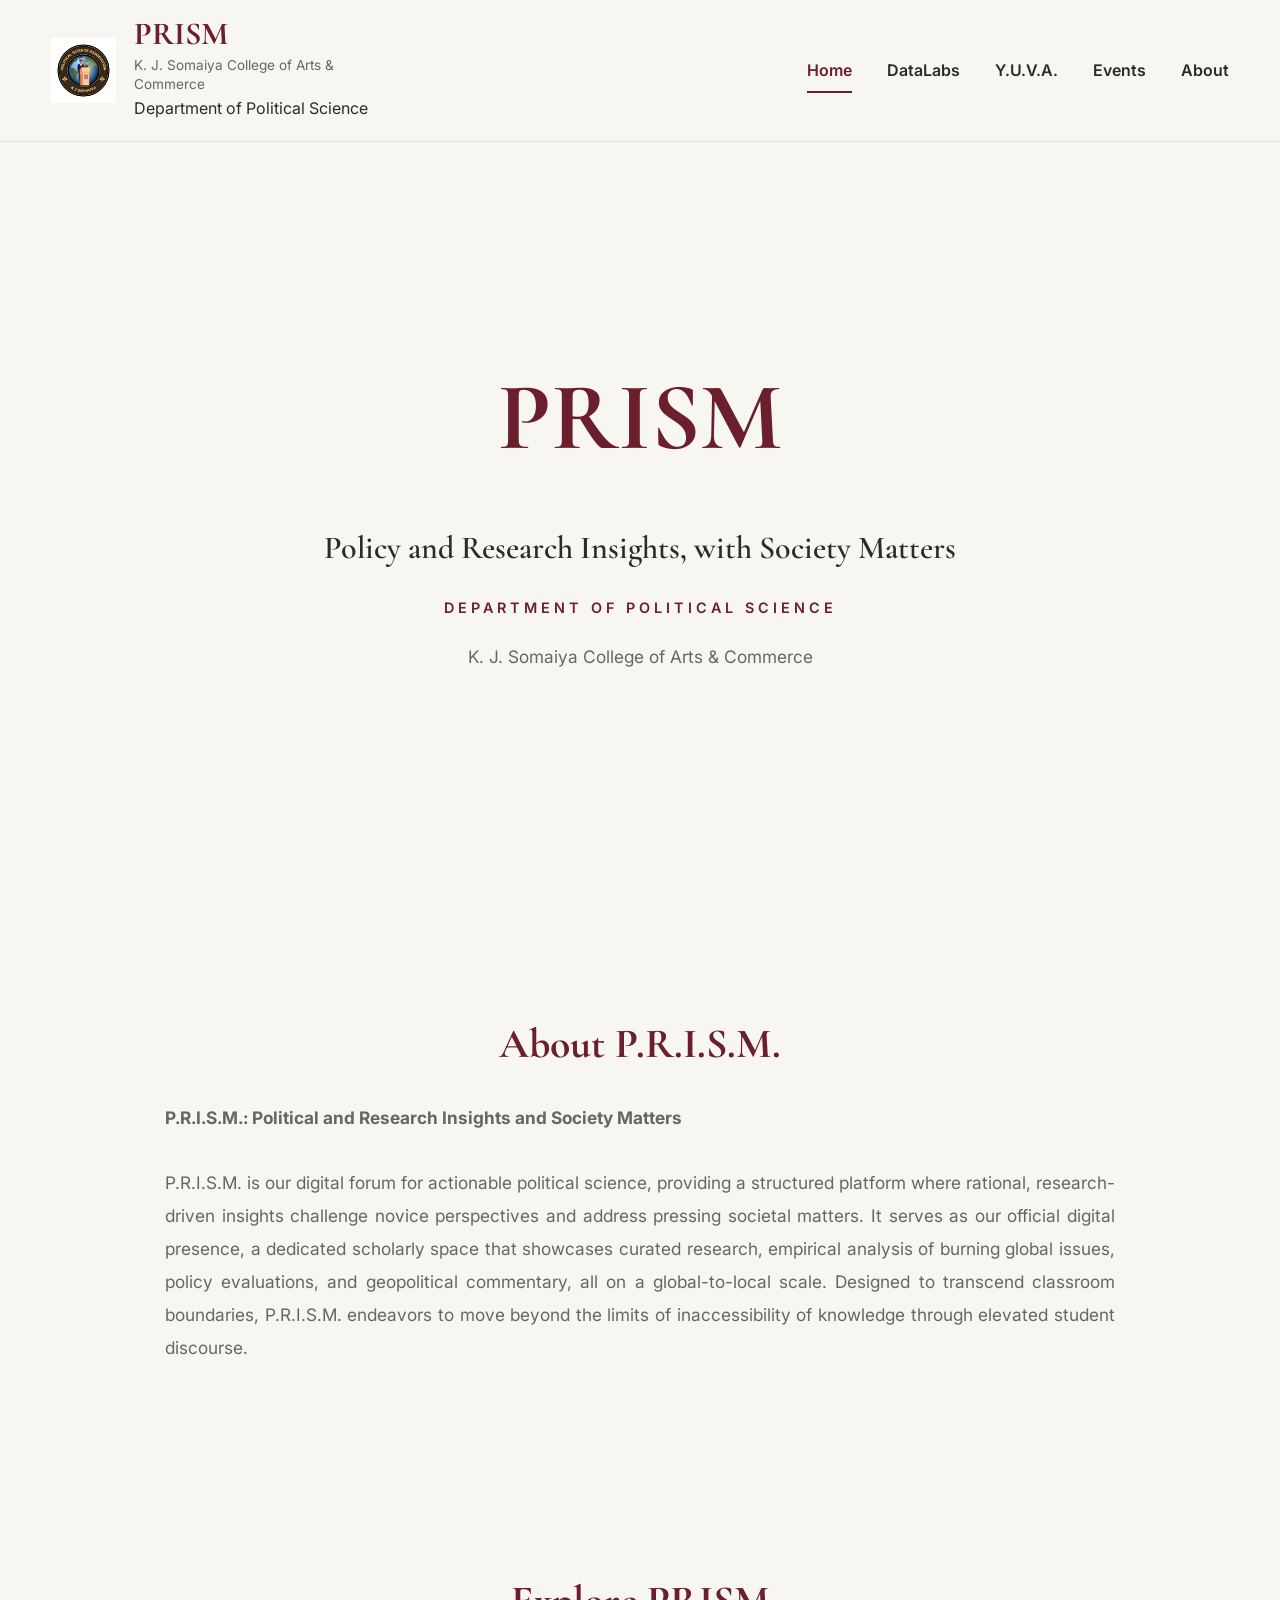
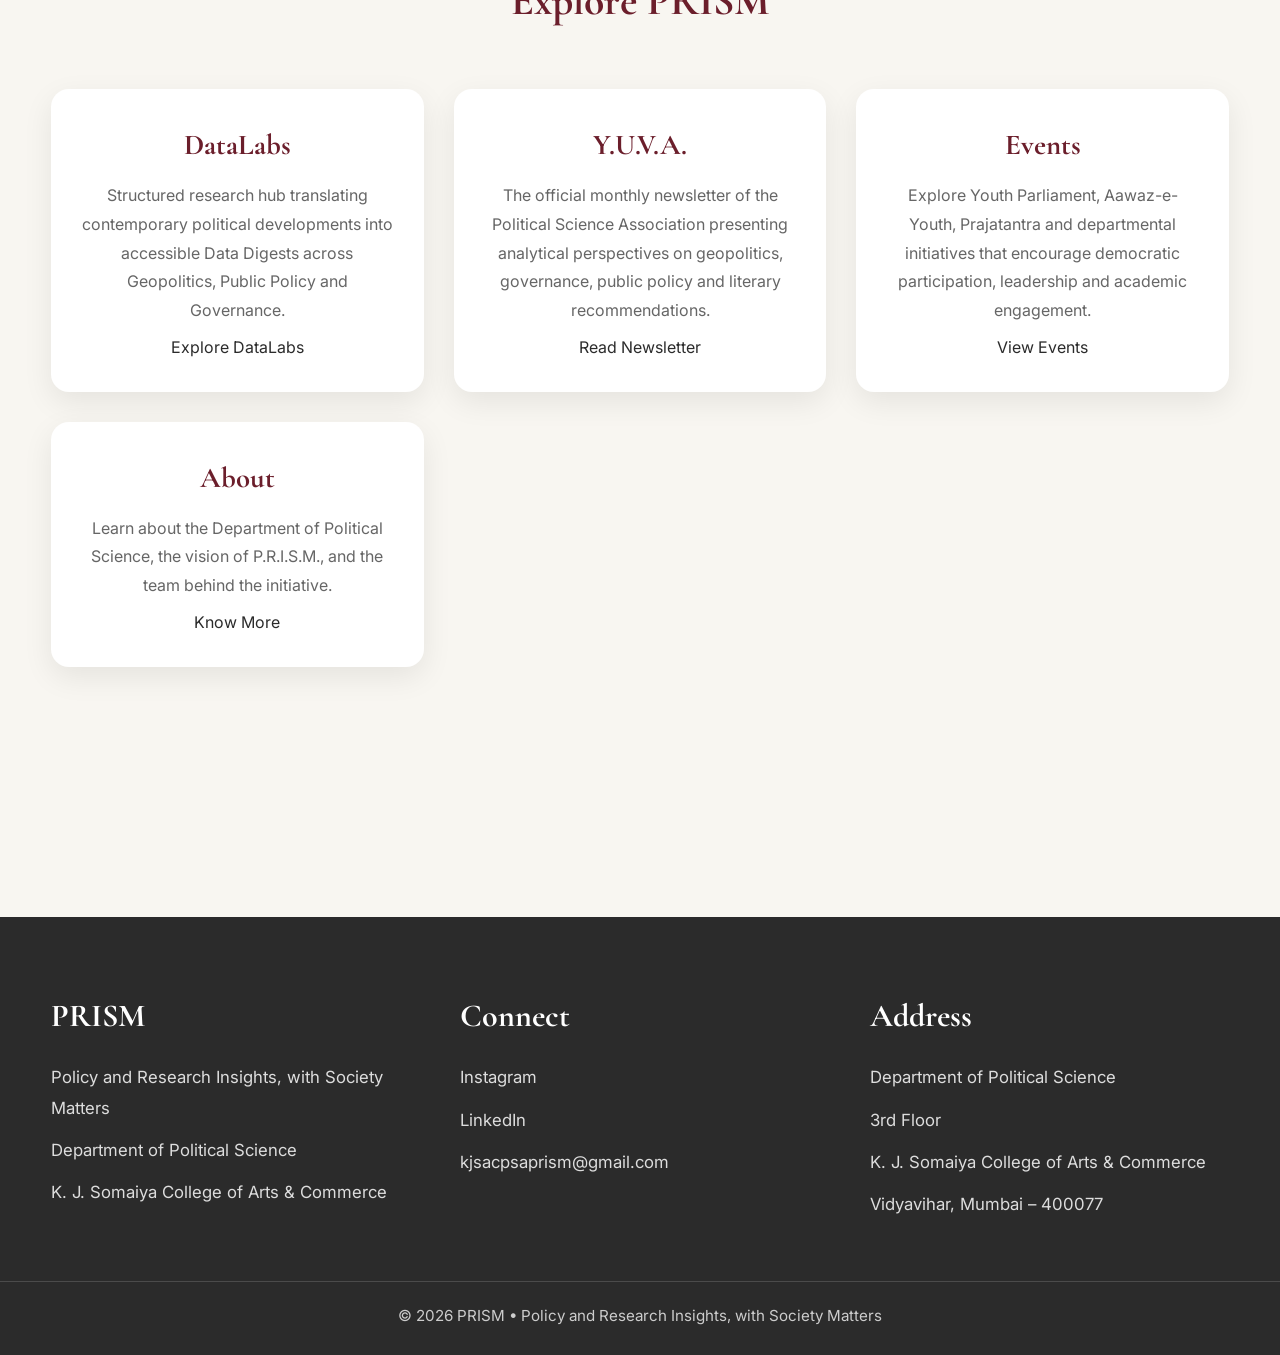
==== index.html @ c9309a1e "Update index.html" ====
<!DOCTYPE html>
<html lang="en">

<head>

<meta charset="UTF-8">

<meta name="viewport" content="width=device-width, initial-scale=1.0">

<title>PRISM | Department of Political Science</title>

<meta name="description" content="P.R.I.S.M. - Policy and Research Insights, with Society Matters">

<link rel="preconnect" href="https://fonts.googleapis.com">

<link rel="preconnect" href="https://fonts.gstatic.com" crossorigin>

<link href="https://fonts.googleapis.com/css2?family=Cormorant+Garamond:wght@500;600;700&family=Inter:wght@300;400;500;600;700&display=swap" rel="stylesheet">

<link rel="stylesheet" href="css/style.css">

</head>

<body>

<header class="header">

<div class="container navbar">

<a href="index.html" class="logo">

<img src="images/logo.png" alt="PRISM Logo">

<div class="logo-text">

<h2>PRISM</h2>

<p>K. J. Somaiya College of Arts & Commerce</p>

<span>Department of Political Science</span>

</div>

</a>

<nav class="nav-menu">

<a href="index.html" class="active">Home</a>

<a href="pages/datalabs.html">DataLabs</a>

<a href="pages/yuva.html">Y.U.V.A.</a>

<a href="pages/events.html">Events</a>

<a href="pages/about.html">About</a>

</nav>

</div>

</header>

<main>

<section class="hero">

<div class="container">

<div class="hero-content">

<h1>

PRISM

</h1>

<h3>

Policy and Research Insights, with Society Matters

</h3>

<p class="department">

Department of Political Science

</p>

<p class="hero-text">

K. J. Somaiya College of Arts & Commerce

</p>

</div>

</div>

</section>

<section>

<div class="container">

<h2 class="section-title">

About P.R.I.S.M.

</h2>

<p class="section-description">

<strong>P.R.I.S.M.: Political and Research Insights and Society Matters</strong>

<br><br>

P.R.I.S.M. is our digital forum for actionable political science, providing a structured platform where rational, research-driven insights challenge novice perspectives and address pressing societal matters. It serves as our official digital presence, a dedicated scholarly space that showcases curated research, empirical analysis of burning global issues, policy evaluations, and geopolitical commentary, all on a global-to-local scale. Designed to transcend classroom boundaries, P.R.I.S.M. endeavors to move beyond the limits of inaccessibility of knowledge through elevated student discourse.

</p>

</div>

</section>

<section>

<div class="container">

<h2 class="section-title">

Explore PRISM

</h2>

<div class="cards-grid">

<div class="card">

<h3>DataLabs</h3>

<p>

Structured research hub translating contemporary political developments into accessible Data Digests across Geopolitics, Public Policy and Governance.

</p>

<a href="pages/datalabs.html" class="btn">

Explore DataLabs

</a>

</div>

<div class="card">

<h3>Y.U.V.A.</h3>

<p>

The official monthly newsletter of the Political Science Association presenting analytical perspectives on geopolitics, governance, public policy and literary recommendations.

</p>

<a href="pages/yuva.html" class="btn">

Read Newsletter

</a>

</div>

<div class="card">

<h3>Events</h3>

<p>

Explore Youth Parliament, Aawaz-e-Youth, Prajatantra and departmental initiatives that encourage democratic participation, leadership and academic engagement.

</p>

<a href="pages/events.html" class="btn">

View Events

</a>

</div>

<div class="card">

<h3>About</h3>

<p>

Learn about the Department of Political Science, the vision of P.R.I.S.M., and the team behind the initiative.

</p>

<a href="pages/about.html" class="btn">

Know More

</a>

</div>

</div>

</div>

</section>

</main>

<footer class="footer">

<div class="container footer-grid">

<div>

<h3>PRISM</h3>

<p>Policy and Research Insights, with Society Matters</p>

<p>Department of Political Science</p>

<p>K. J. Somaiya College of Arts & Commerce</p>

</div>

<div>

<h3>Connect</h3>

<p>

<a href="https://www.instagram.com/kjsac_psa" target="_blank">

Instagram

</a>

</p>

<p>

<a href="https://www.linkedin.com/in/political-science-association-kj-somaiya-college-of-arts-and-commerce-b42819424" target="_blank">

LinkedIn

</a>

</p>

<p>

<a href="mailto:kjsacpsaprism@gmail.com">

kjsacpsaprism@gmail.com

</a>

</p>

</div>

<div>

<h3>Address</h3>

<p>Department of Political Science</p>

<p>3rd Floor</p>

<p>K. J. Somaiya College of Arts & Commerce</p>

<p>Vidyavihar, Mumbai – 400077</p>

</div>

</div>

<div class="footer-bottom">

<p>

© 2026 PRISM • Policy and Research Insights, with Society Matters

</p>

</div>

</footer>

<script src="js/script.js"></script>

</body>

</html>
---- css/style.css ----
/* ===========================================
   PRISM Design System
   Department of Political Science
   =========================================== */

/* ---------- Root Variables ---------- */

:root{

    --primary:#6B1E2B;
    --primary-dark:#541520;

    --background:#F8F6F1;
    --surface:#FFFFFF;

    --text:#2B2B2B;
    --text-light:#666666;

    --border:#E6E1D8;

    --shadow:0 10px 30px rgba(0,0,0,.08);

    --radius:18px;

    --transition:.3s ease;

    --max-width:1200px;

}

/* ---------- Reset ---------- */

*{
    margin:0;
    padding:0;
    box-sizing:border-box;
}

html{
    scroll-behavior:smooth;
}

body{

    background:var(--background);

    color:var(--text);

    font-family:'Inter',sans-serif;

    line-height:1.8;

    overflow-x:hidden;

}

/* ---------- Typography ---------- */

h1,h2,h3,h4{

    font-family:'Cormorant Garamond',serif;

    color:var(--primary);

    font-weight:700;

}

h1{
    font-size:4rem;
}

h2{
    font-size:2.6rem;
    margin-bottom:25px;
}

p{

    color:var(--text-light);

    font-size:1.05rem;

}

/* ---------- Images ---------- */

img{
    max-width:100%;
    display:block;
}

/* ---------- Links ---------- */

a{
    text-decoration:none;
    color:inherit;
}

/* ---------- Lists ---------- */

ul{
    list-style:none;
}

/* ---------- Universal Container ---------- */

.container{

    width:min(var(--max-width),92%);

    margin-inline:auto;

}

/* ---------- Sections ---------- */

section{

    padding:100px 0;

}

/* ---------- Section Headings ---------- */

.section-title{

    text-align:center;

    margin-bottom:20px;

}

.section-description{

    max-width: 950px;
    margin: 0 auto;
    text-align: justify;
    line-height: 1.9;
    font-size: 1.08rem;
}

}

/* ---------- Buttons ---------- */

.btn{

    display:inline-block;

    background:var(--primary);

    color:#fff;

    padding:14px 34px;

    border-radius:50px;

    font-weight:600;

    transition:var(--transition);

}

.btn:hover{

    background:var(--primary-dark);

    transform:translateY(-3px);

}

/* ---------- Cards ---------- */

.card{

    background:var(--surface);

    border-radius:var(--radius);

    padding:30px;

    box-shadow:var(--shadow);

    transition:var(--transition);

}

.card:hover{

    transform:translateY(-8px);

}

/* ---------- Utility ---------- */

.text-center{
    text-align:center;
}

.mb-2{
    margin-bottom:20px;
}

.mb-3{
    margin-bottom:30px;
}

.mb-4{
    margin-bottom:40px;
}
/* ===========================
HEADER
=========================== */

.header{

position:sticky;

top:0;

z-index:1000;

background:rgba(248,246,241,.92);

backdrop-filter:blur(14px);

border-bottom:1px solid var(--border);

}

.navbar{

display:flex;

justify-content:space-between;

align-items:center;

padding:18px 0;

}

.logo{

display:flex;

align-items:center;

gap:18px;

}

.logo img{

width:65px;

height:65px;

object-fit:contain;

}

.logo-text h2{

font-size:2rem;

margin:0;

line-height:1;

}

.logo-text p{

font-size:.85rem;

color:var(--text-light);

max-width:260px;

line-height:1.4;

margin-top:6px;

}

.nav-menu{

display:flex;

gap:35px;

align-items:center;

}

.nav-menu a{

font-weight:600;

transition:.3s;

position:relative;

}

.nav-menu a:hover{

color:var(--primary);

}

.nav-menu a.active{

color:var(--primary);

}

.nav-menu a.active::after{

content:"";

position:absolute;

left:0;

bottom:-8px;

width:100%;

height:2px;

background:var(--primary);

}

/* ===========================
HERO
=========================== */

.hero{

min-height:85vh;

display:flex;

align-items:center;

justify-content:center;

text-align:center;

}

.hero-content{

max-width:850px;

margin:auto;

}

.department{

letter-spacing:4px;

text-transform:uppercase;

font-size:.9rem;

font-weight:600;

color:var(--primary);

margin-bottom:20px;

}

.hero h1{

font-size:6rem;

margin-bottom:15px;

}

.hero h3{

font-size:2rem;

font-family:'Cormorant Garamond',serif;

font-weight:600;

color:var(--text);

margin-bottom:18px;

}

.college{

font-size:1.15rem;

font-weight:500;

margin-bottom:30px;

}

.hero-text{

max-width:720px;

margin:0 auto 45px;

font-size:1.08rem;

}

/* ===========================
RESPONSIVE
=========================== */

@media(max-width:900px){

.navbar{

flex-direction:column;

gap:25px;

}

.nav-menu{

flex-wrap:wrap;

justify-content:center;

gap:18px;

}

.hero h1{

font-size:4rem;

}

.hero h3{

font-size:1.6rem;

}

.logo{

flex-direction:column;

text-align:center;

}

.logo-text p{

max-width:100%;

}

}
/* ===========================
GRID LAYOUT
=========================== */

.cards-grid{

display:grid;

grid-template-columns:repeat(auto-fit,minmax(280px,1fr));

gap:30px;

margin:50px 0;

}

.cards-grid .card{

text-align:center;

}

.cards-grid h3{

margin-bottom:15px;

font-size:2rem;

}

.cards-grid p{

font-size:1rem;

}

#about-prism,
#datalabs,
#yuva,
#events,
#about-preview{

padding:110px 0;

}
/* ===========================
FOOTER
=========================== */

.footer{

background:#2b2b2b;

color:#ffffff;

padding:70px 0 25px;

margin-top:100px;

}

.footer-grid{

display:grid;

grid-template-columns:repeat(auto-fit,minmax(250px,1fr));

gap:50px;

}

.footer h3{

color:#ffffff;

margin-bottom:18px;

font-size:2rem;

}

.footer p{

color:#dddddd;

margin-bottom:12px;

line-height:1.8;

}

.footer a{

color:#dddddd;

transition:.3s;

}

.footer a:hover{

color:#ffffff;

}

.footer-bottom{

margin-top:50px;

padding-top:20px;

border-top:1px solid rgba(255,255,255,.15);

text-align:center;

}

.footer-bottom p{

margin:0;

color:#cccccc;

font-size:.95rem;

}

/* ===========================
OUR TEAM
=========================== */

#team .card,
.cards-grid .card{

text-align:center;

}

.cards-grid .card img{

width:170px;

height:170px;

border-radius:50%;

object-fit:cover;

margin:0 auto 25px;

border:5px solid #ffffff;

box-shadow:0 8px 20px rgba(0,0,0,.12);

}

.cards-grid .card h3{

margin-bottom:10px;

font-size:1.8rem;

}

.cards-grid .card p{

margin-bottom:8px;

}
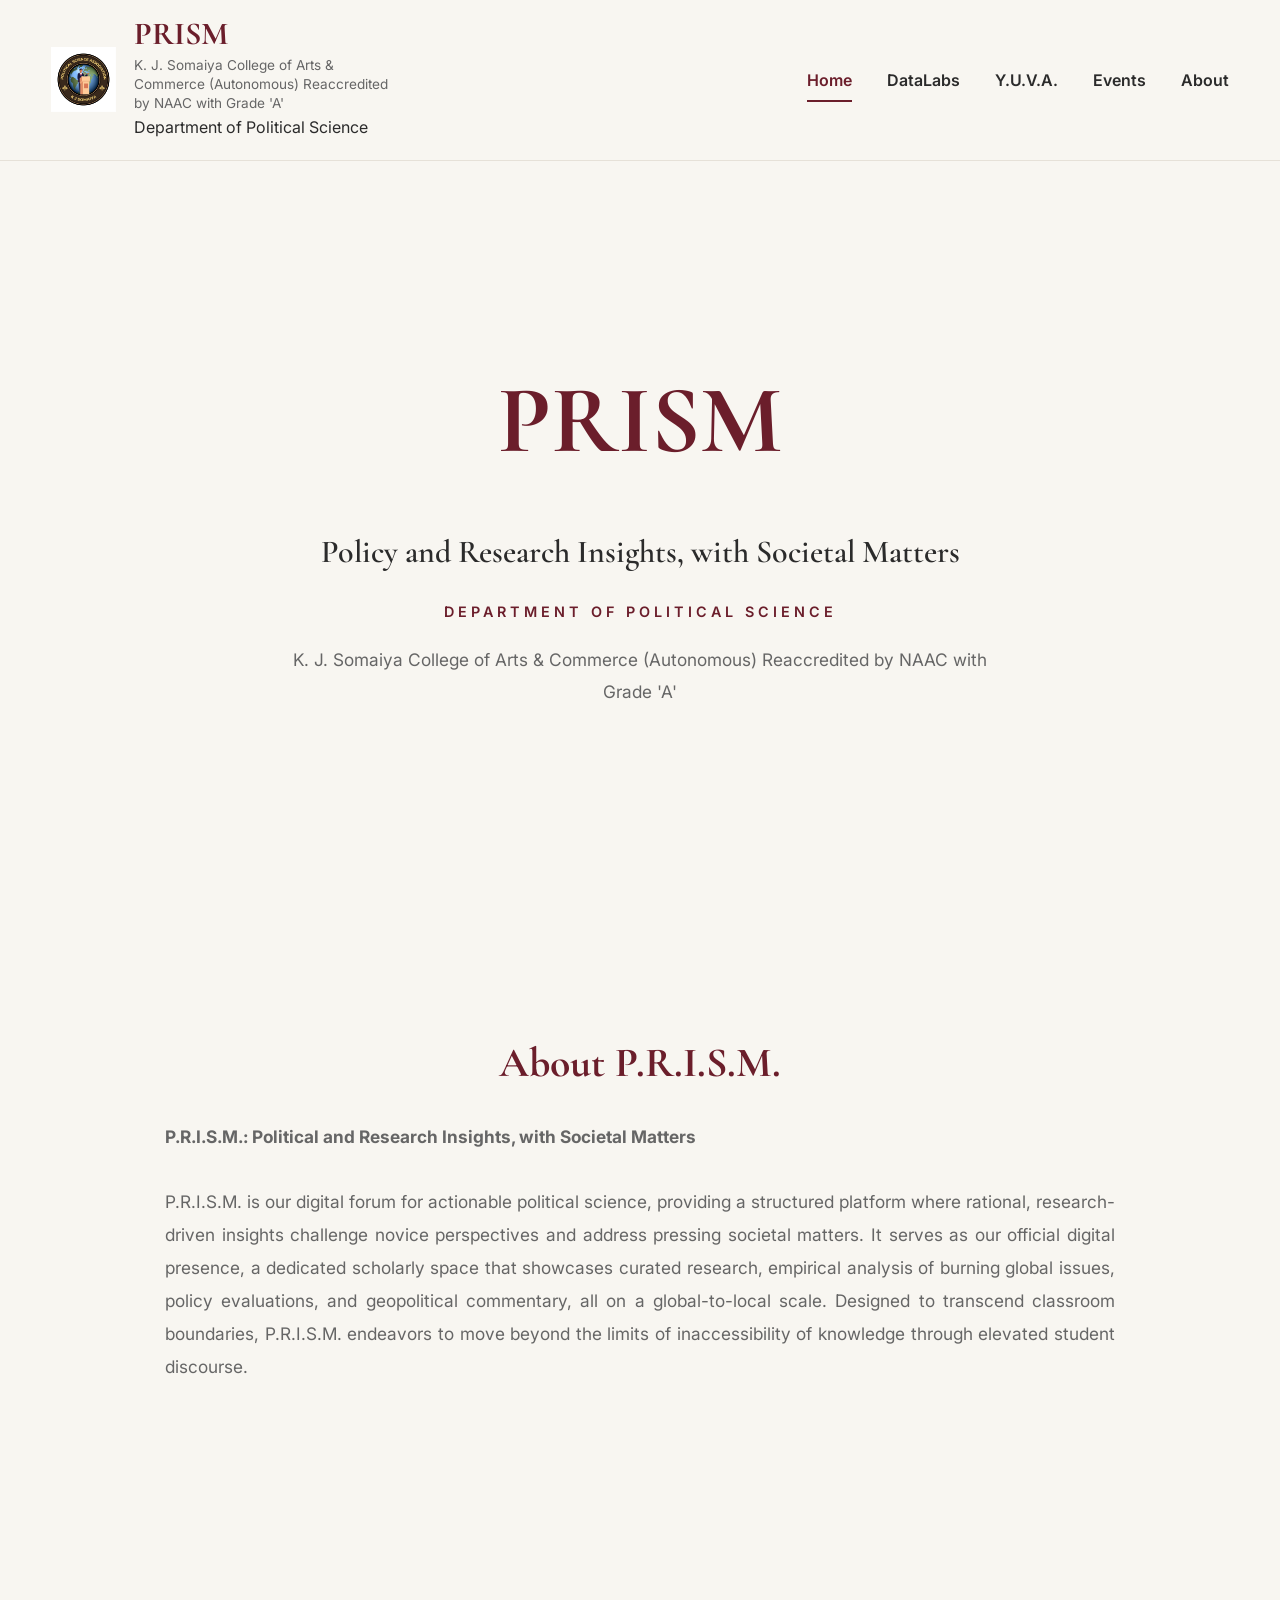
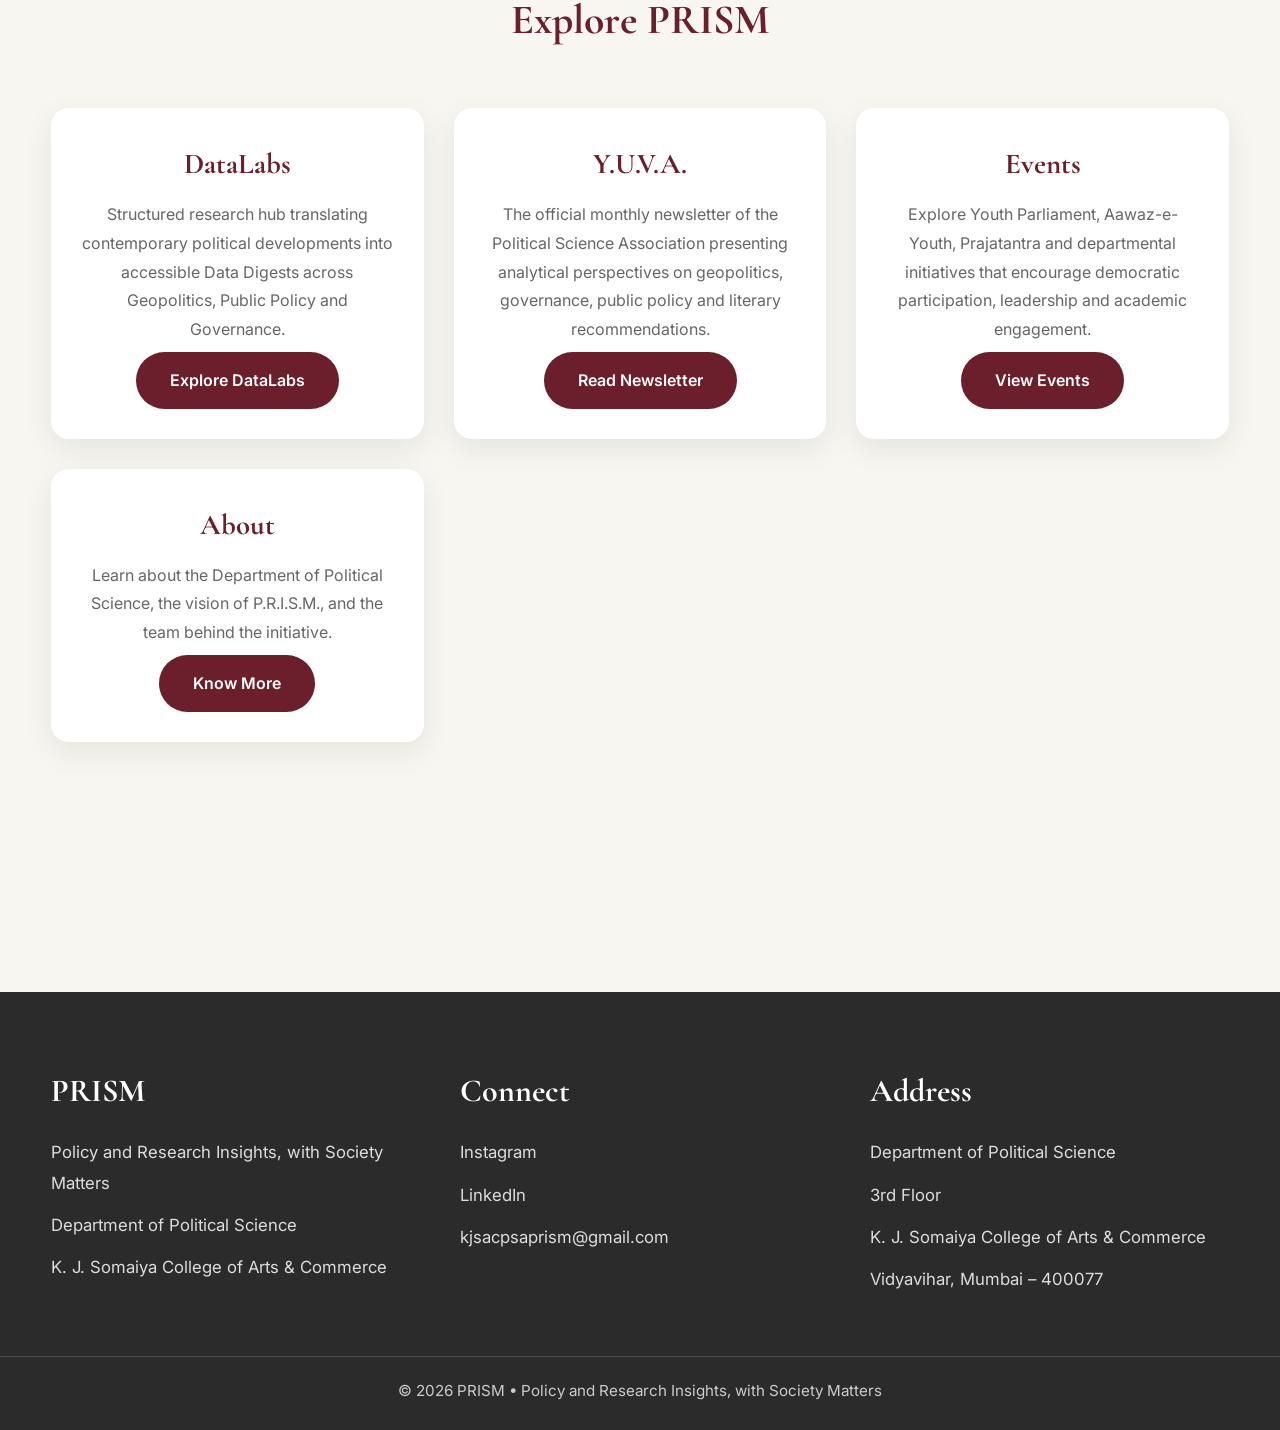
==== commit e3f215a9: "Update index.html" ====
--- a/index.html
+++ b/index.html
@@ -35,248 +35,248 @@
 
 <h2>PRISM</h2>
 
+<p>K. J. Somaiya College of Arts & Commerce (Autonomous) Reaccredited by NAAC with Grade 'A'</p>
+
+<span>Department of Political Science</span>
+
+</div>
+
+</a>
+
+<nav class="nav-menu">
+
+<a href="index.html" class="active">Home</a>
+
+<a href="pages/datalabs.html">DataLabs</a>
+
+<a href="pages/yuva.html">Y.U.V.A.</a>
+
+<a href="pages/events.html">Events</a>
+
+<a href="pages/about.html">About</a>
+
+</nav>
+
+</div>
+
+</header>
+
+<main>
+
+<section class="hero">
+
+<div class="container">
+
+<div class="hero-content">
+
+<h1>
+
+PRISM
+
+</h1>
+
+<h3>
+
+Policy and Research Insights, with Societal Matters
+
+</h3>
+
+<p class="department">
+
+Department of Political Science
+
+</p>
+
+<p class="hero-text">
+
+K. J. Somaiya College of Arts & Commerce (Autonomous) Reaccredited by NAAC with Grade 'A'
+
+</p>
+
+</div>
+
+</div>
+
+</section>
+
+<section>
+
+<div class="container">
+
+<h2 class="section-title">
+
+About P.R.I.S.M.
+
+</h2>
+
+<p class="section-description">
+
+<strong>P.R.I.S.M.: Political and Research Insights, with Societal Matters</strong>
+
+<br><br>
+
+P.R.I.S.M. is our digital forum for actionable political science, providing a structured platform where rational, research-driven insights challenge novice perspectives and address pressing societal matters. It serves as our official digital presence, a dedicated scholarly space that showcases curated research, empirical analysis of burning global issues, policy evaluations, and geopolitical commentary, all on a global-to-local scale. Designed to transcend classroom boundaries, P.R.I.S.M. endeavors to move beyond the limits of inaccessibility of knowledge through elevated student discourse.
+
+</p>
+
+</div>
+
+</section>
+
+<section>
+
+<div class="container">
+
+<h2 class="section-title">
+
+Explore PRISM
+
+</h2>
+
+<div class="cards-grid">
+
+<div class="card">
+
+<h3>DataLabs</h3>
+
+<p>
+
+Structured research hub translating contemporary political developments into accessible Data Digests across Geopolitics, Public Policy and Governance.
+
+</p>
+
+<a href="pages/datalabs.html" class="btn">
+
+Explore DataLabs
+
+</a>
+
+</div>
+
+<div class="card">
+
+<h3>Y.U.V.A.</h3>
+
+<p>
+
+The official monthly newsletter of the Political Science Association presenting analytical perspectives on geopolitics, governance, public policy and literary recommendations.
+
+</p>
+
+<a href="pages/yuva.html" class="btn">
+
+Read Newsletter
+
+</a>
+
+</div>
+
+<div class="card">
+
+<h3>Events</h3>
+
+<p>
+
+Explore Youth Parliament, Aawaz-e-Youth, Prajatantra and departmental initiatives that encourage democratic participation, leadership and academic engagement.
+
+</p>
+
+<a href="pages/events.html" class="btn">
+
+View Events
+
+</a>
+
+</div>
+
+<div class="card">
+
+<h3>About</h3>
+
+<p>
+
+Learn about the Department of Political Science, the vision of P.R.I.S.M., and the team behind the initiative.
+
+</p>
+
+<a href="pages/about.html" class="btn">
+
+Know More
+
+</a>
+
+</div>
+
+</div>
+
+</div>
+
+</section>
+
+</main>
+
+<footer class="footer">
+
+<div class="container footer-grid">
+
+<div>
+
+<h3>PRISM</h3>
+
+<p>Policy and Research Insights, with Society Matters</p>
+
+<p>Department of Political Science</p>
+
 <p>K. J. Somaiya College of Arts & Commerce</p>
 
-<span>Department of Political Science</span>
-
-</div>
-
-</a>
-
-<nav class="nav-menu">
-
-<a href="index.html" class="active">Home</a>
-
-<a href="pages/datalabs.html">DataLabs</a>
-
-<a href="pages/yuva.html">Y.U.V.A.</a>
-
-<a href="pages/events.html">Events</a>
-
-<a href="pages/about.html">About</a>
-
-</nav>
-
-</div>
-
-</header>
-
-<main>
-
-<section class="hero">
-
-<div class="container">
-
-<div class="hero-content">
-
-<h1>
-
-PRISM
-
-</h1>
-
-<h3>
-
-Policy and Research Insights, with Society Matters
-
-</h3>
-
-<p class="department">
-
-Department of Political Science
-
-</p>
-
-<p class="hero-text">
-
-K. J. Somaiya College of Arts & Commerce
-
-</p>
-
-</div>
-
-</div>
-
-</section>
-
-<section>
-
-<div class="container">
-
-<h2 class="section-title">
-
-About P.R.I.S.M.
-
-</h2>
-
-<p class="section-description">
-
-<strong>P.R.I.S.M.: Political and Research Insights and Society Matters</strong>
-
-<br><br>
-
-P.R.I.S.M. is our digital forum for actionable political science, providing a structured platform where rational, research-driven insights challenge novice perspectives and address pressing societal matters. It serves as our official digital presence, a dedicated scholarly space that showcases curated research, empirical analysis of burning global issues, policy evaluations, and geopolitical commentary, all on a global-to-local scale. Designed to transcend classroom boundaries, P.R.I.S.M. endeavors to move beyond the limits of inaccessibility of knowledge through elevated student discourse.
-
-</p>
-
-</div>
-
-</section>
-
-<section>
-
-<div class="container">
-
-<h2 class="section-title">
-
-Explore PRISM
-
-</h2>
-
-<div class="cards-grid">
-
-<div class="card">
-
-<h3>DataLabs</h3>
-
-<p>
-
-Structured research hub translating contemporary political developments into accessible Data Digests across Geopolitics, Public Policy and Governance.
-
-</p>
-
-<a href="pages/datalabs.html" class="btn">
-
-Explore DataLabs
-
-</a>
-
-</div>
-
-<div class="card">
-
-<h3>Y.U.V.A.</h3>
-
-<p>
-
-The official monthly newsletter of the Political Science Association presenting analytical perspectives on geopolitics, governance, public policy and literary recommendations.
-
-</p>
-
-<a href="pages/yuva.html" class="btn">
-
-Read Newsletter
-
-</a>
-
-</div>
-
-<div class="card">
-
-<h3>Events</h3>
-
-<p>
-
-Explore Youth Parliament, Aawaz-e-Youth, Prajatantra and departmental initiatives that encourage democratic participation, leadership and academic engagement.
-
-</p>
-
-<a href="pages/events.html" class="btn">
-
-View Events
-
-</a>
-
-</div>
-
-<div class="card">
-
-<h3>About</h3>
-
-<p>
-
-Learn about the Department of Political Science, the vision of P.R.I.S.M., and the team behind the initiative.
-
-</p>
-
-<a href="pages/about.html" class="btn">
-
-Know More
-
-</a>
-
-</div>
-
-</div>
-
-</div>
-
-</section>
-
-</main>
-
-<footer class="footer">
-
-<div class="container footer-grid">
+</div>
 
 <div>
 
-<h3>PRISM</h3>
-
-<p>Policy and Research Insights, with Society Matters</p>
+<h3>Connect</h3>
+
+<p>
+
+<a href="https://www.instagram.com/kjsac_psa" target="_blank">
+
+Instagram
+
+</a>
+
+</p>
+
+<p>
+
+<a href="https://www.linkedin.com/in/political-science-association-kj-somaiya-college-of-arts-and-commerce-b42819424" target="_blank">
+
+LinkedIn
+
+</a>
+
+</p>
+
+<p>
+
+<a href="mailto:kjsacpsaprism@gmail.com">
+
+kjsacpsaprism@gmail.com
+
+</a>
+
+</p>
+
+</div>
+
+<div>
+
+<h3>Address</h3>
 
 <p>Department of Political Science</p>
 
+<p>3rd Floor</p>
+
 <p>K. J. Somaiya College of Arts & Commerce</p>
 
-</div>
-
-<div>
-
-<h3>Connect</h3>
-
-<p>
-
-<a href="https://www.instagram.com/kjsac_psa" target="_blank">
-
-Instagram
-
-</a>
-
-</p>
-
-<p>
-
-<a href="https://www.linkedin.com/in/political-science-association-kj-somaiya-college-of-arts-and-commerce-b42819424" target="_blank">
-
-LinkedIn
-
-</a>
-
-</p>
-
-<p>
-
-<a href="mailto:kjsacpsaprism@gmail.com">
-
-kjsacpsaprism@gmail.com
-
-</a>
-
-</p>
-
-</div>
-
-<div>
-
-<h3>Address</h3>
-
-<p>Department of Political Science</p>
-
-<p>3rd Floor</p>
-
-<p>K. J. Somaiya College of Arts & Commerce</p>
-
 <p>Vidyavihar, Mumbai – 400077</p>
 
 </div>
--- a/css/style.css
+++ b/css/style.css
@@ -133,12 +133,15 @@
 
 .section-description{
 
-    max-width: 950px;
-    margin: 0 auto;
-    text-align: justify;
-    line-height: 1.9;
-    font-size: 1.08rem;
-}
+    max-width:950px;
+
+    margin:0 auto;
+
+    text-align:justify;
+
+    line-height:1.9;
+
+    font-size:1.08rem;
 
 }
 
@@ -209,6 +212,7 @@
 .mb-4{
     margin-bottom:40px;
 }
+
 /* ===========================
 HEADER
 =========================== */
@@ -284,6 +288,19 @@
 margin-top:6px;
 
 }
+.logo-text p{
+
+font-size:.85rem;
+
+color:var(--text-light);
+
+max-width:260px;
+
+line-height:1.4;
+
+margin-top:6px;
+
+}
 
 .nav-menu{
 
@@ -470,6 +487,7 @@
 }
 
 }
+
 /* ===========================
 GRID LAYOUT
 =========================== */
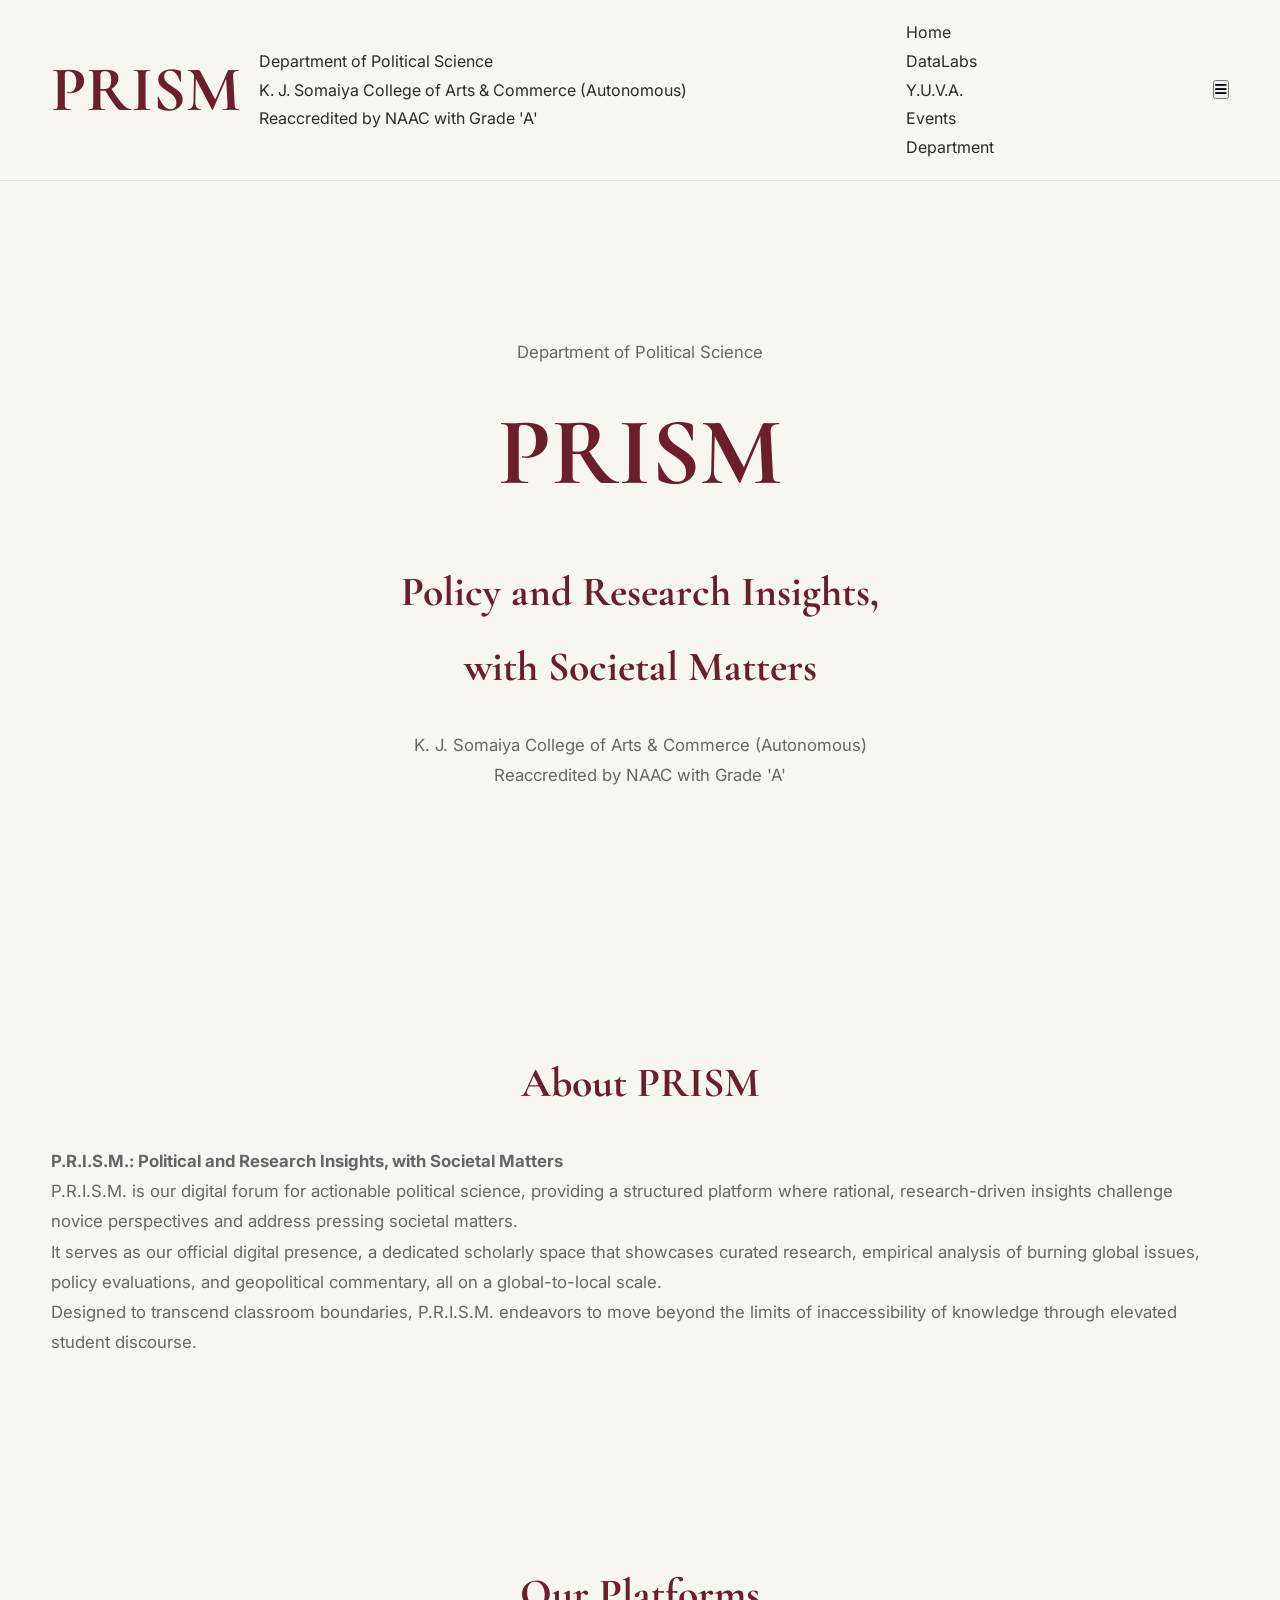
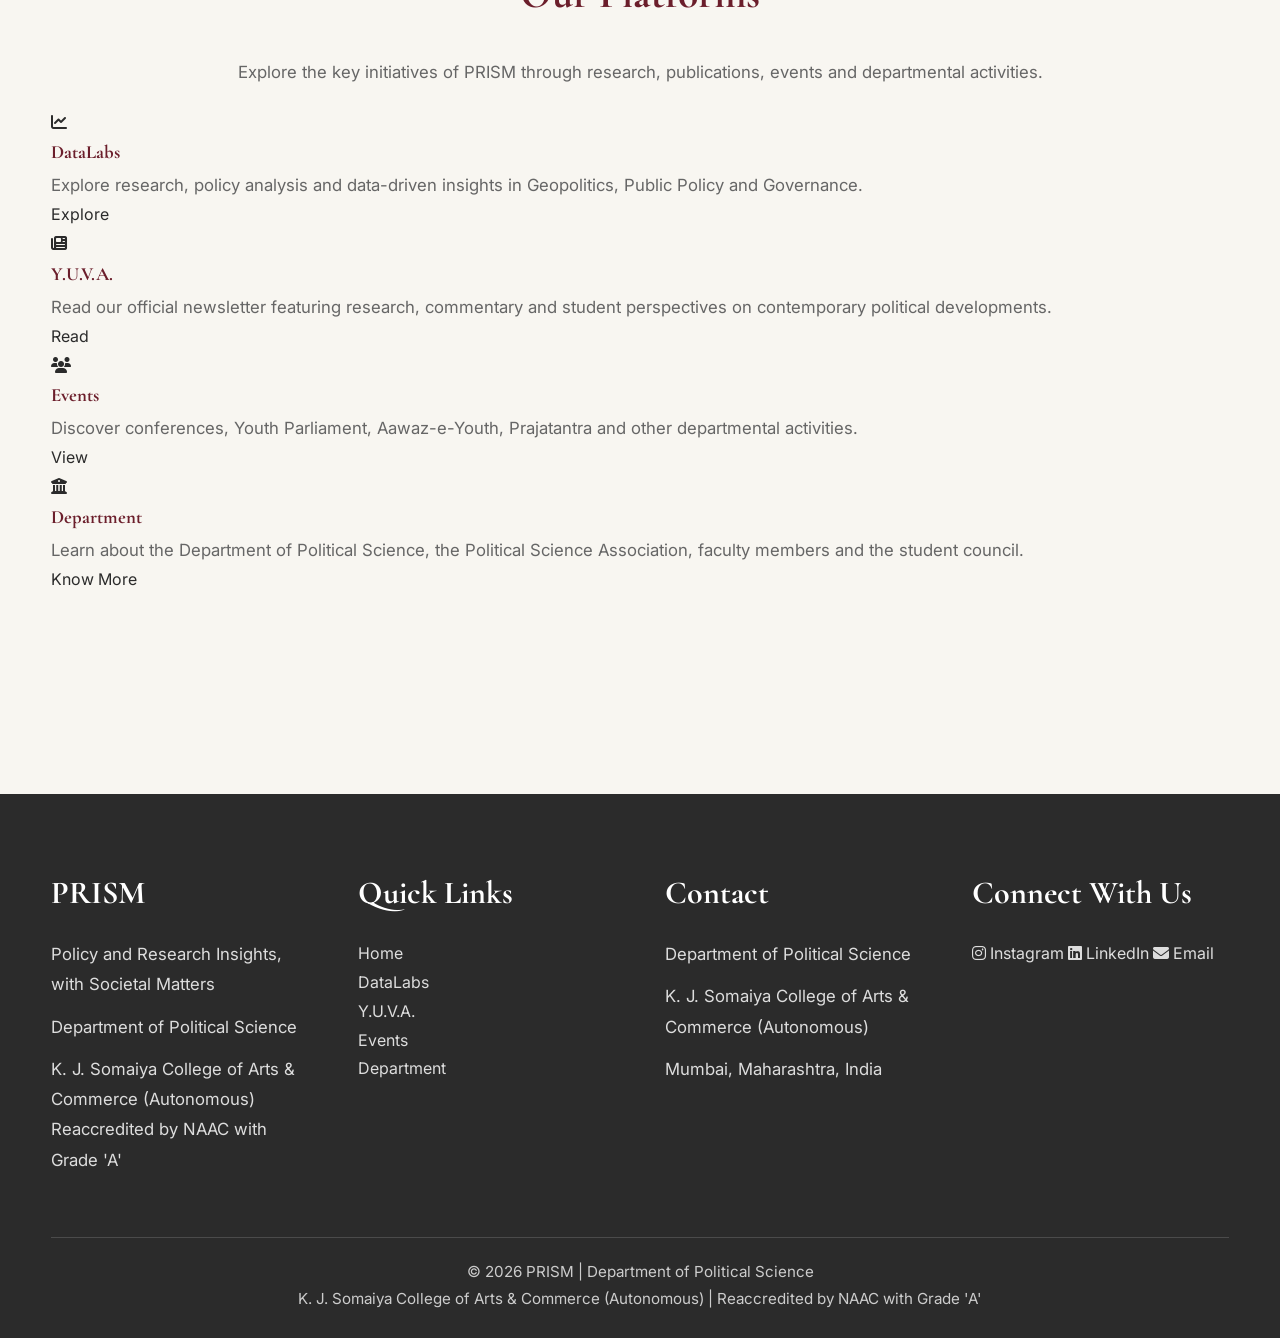
==== commit 3bc2aa1e: "Update index.html" ====
--- a/index.html
+++ b/index.html
@@ -2,300 +2,377 @@
 <html lang="en">
 
 <head>
-
-<meta charset="UTF-8">
-
-<meta name="viewport" content="width=device-width, initial-scale=1.0">
-
-<title>PRISM | Department of Political Science</title>
-
-<meta name="description" content="P.R.I.S.M. - Policy and Research Insights, with Society Matters">
-
-<link rel="preconnect" href="https://fonts.googleapis.com">
-
-<link rel="preconnect" href="https://fonts.gstatic.com" crossorigin>
-
-<link href="https://fonts.googleapis.com/css2?family=Cormorant+Garamond:wght@500;600;700&family=Inter:wght@300;400;500;600;700&display=swap" rel="stylesheet">
-
-<link rel="stylesheet" href="css/style.css">
-
+    <meta charset="UTF-8">
+    <meta name="viewport" content="width=device-width, initial-scale=1.0">
+
+    <title>PRISM | Department of Political Science</title>
+
+    <meta name="description"
+        content="PRISM - Policy and Research Insights, with Society Matters | Department of Political Science | K. J. Somaiya College of Arts & Commerce (Autonomous)">
+
+    <!-- Google Fonts -->
+    <link rel="preconnect" href="https://fonts.googleapis.com">
+    <link rel="preconnect" href="https://fonts.gstatic.com" crossorigin>
+
+    <link href="https://fonts.googleapis.com/css2?family=Cormorant+Garamond:wght@400;500;600;700&family=Inter:wght@300;400;500;600;700&display=swap"
+        rel="stylesheet">
+
+    <!-- Font Awesome -->
+    <link rel="stylesheet"
+        href="https://cdnjs.cloudflare.com/ajax/libs/font-awesome/6.6.0/css/all.min.css">
+
+    <!-- Main Stylesheet -->
+    <link rel="stylesheet" href="css/style.css">
 </head>
 
 <body>
 
-<header class="header">
-
-<div class="container navbar">
-
-<a href="index.html" class="logo">
-
-<img src="images/logo.png" alt="PRISM Logo">
-
-<div class="logo-text">
-
-<h2>PRISM</h2>
-
-<p>K. J. Somaiya College of Arts & Commerce (Autonomous) Reaccredited by NAAC with Grade 'A'</p>
-
-<span>Department of Political Science</span>
-
-</div>
-
-</a>
-
-<nav class="nav-menu">
-
-<a href="index.html" class="active">Home</a>
-
-<a href="pages/datalabs.html">DataLabs</a>
-
-<a href="pages/yuva.html">Y.U.V.A.</a>
-
-<a href="pages/events.html">Events</a>
-
-<a href="pages/about.html">About</a>
-
-</nav>
-
-</div>
-
-</header>
-
-<main>
-
-<section class="hero">
-
-<div class="container">
-
-<div class="hero-content">
-
-<h1>
-
-PRISM
-
-</h1>
-
-<h3>
-
-Policy and Research Insights, with Societal Matters
-
-</h3>
-
-<p class="department">
-
-Department of Political Science
-
-</p>
-
-<p class="hero-text">
-
-K. J. Somaiya College of Arts & Commerce (Autonomous) Reaccredited by NAAC with Grade 'A'
-
-</p>
-
-</div>
-
-</div>
-
-</section>
-
-<section>
-
-<div class="container">
-
-<h2 class="section-title">
-
-About P.R.I.S.M.
-
-</h2>
-
-<p class="section-description">
-
-<strong>P.R.I.S.M.: Political and Research Insights, with Societal Matters</strong>
-
-<br><br>
-
-P.R.I.S.M. is our digital forum for actionable political science, providing a structured platform where rational, research-driven insights challenge novice perspectives and address pressing societal matters. It serves as our official digital presence, a dedicated scholarly space that showcases curated research, empirical analysis of burning global issues, policy evaluations, and geopolitical commentary, all on a global-to-local scale. Designed to transcend classroom boundaries, P.R.I.S.M. endeavors to move beyond the limits of inaccessibility of knowledge through elevated student discourse.
-
-</p>
-
-</div>
-
-</section>
-
-<section>
-
-<div class="container">
-
-<h2 class="section-title">
-
-Explore PRISM
-
-</h2>
-
-<div class="cards-grid">
-
-<div class="card">
-
-<h3>DataLabs</h3>
-
-<p>
-
-Structured research hub translating contemporary political developments into accessible Data Digests across Geopolitics, Public Policy and Governance.
-
-</p>
-
-<a href="pages/datalabs.html" class="btn">
-
-Explore DataLabs
-
-</a>
-
-</div>
-
-<div class="card">
-
-<h3>Y.U.V.A.</h3>
-
-<p>
-
-The official monthly newsletter of the Political Science Association presenting analytical perspectives on geopolitics, governance, public policy and literary recommendations.
-
-</p>
-
-<a href="pages/yuva.html" class="btn">
-
-Read Newsletter
-
-</a>
-
-</div>
-
-<div class="card">
-
-<h3>Events</h3>
-
-<p>
-
-Explore Youth Parliament, Aawaz-e-Youth, Prajatantra and departmental initiatives that encourage democratic participation, leadership and academic engagement.
-
-</p>
-
-<a href="pages/events.html" class="btn">
-
-View Events
-
-</a>
-
-</div>
-
-<div class="card">
-
-<h3>About</h3>
-
-<p>
-
-Learn about the Department of Political Science, the vision of P.R.I.S.M., and the team behind the initiative.
-
-</p>
-
-<a href="pages/about.html" class="btn">
-
-Know More
-
-</a>
-
-</div>
-
-</div>
-
-</div>
-
-</section>
-
-</main>
-
-<footer class="footer">
-
-<div class="container footer-grid">
-
-<div>
-
-<h3>PRISM</h3>
-
-<p>Policy and Research Insights, with Society Matters</p>
-
-<p>Department of Political Science</p>
-
-<p>K. J. Somaiya College of Arts & Commerce</p>
-
-</div>
-
-<div>
-
-<h3>Connect</h3>
-
-<p>
-
-<a href="https://www.instagram.com/kjsac_psa" target="_blank">
-
-Instagram
-
-</a>
-
-</p>
-
-<p>
-
-<a href="https://www.linkedin.com/in/political-science-association-kj-somaiya-college-of-arts-and-commerce-b42819424" target="_blank">
-
-LinkedIn
-
-</a>
-
-</p>
-
-<p>
-
-<a href="mailto:kjsacpsaprism@gmail.com">
-
-kjsacpsaprism@gmail.com
-
-</a>
-
-</p>
-
-</div>
-
-<div>
-
-<h3>Address</h3>
-
-<p>Department of Political Science</p>
-
-<p>3rd Floor</p>
-
-<p>K. J. Somaiya College of Arts & Commerce</p>
-
-<p>Vidyavihar, Mumbai – 400077</p>
-
-</div>
-
-</div>
-
-<div class="footer-bottom">
-
-<p>
-
-© 2026 PRISM • Policy and Research Insights, with Society Matters
-
-</p>
-
-</div>
-
-</footer>
-
-<script src="js/script.js"></script>
+    <!-- ===========================
+         HEADER
+    ============================ -->
+
+    <header class="header">
+
+        <div class="container">
+
+            <nav class="navbar">
+
+                <a href="index.html" class="logo">
+
+                    <h1>PRISM</h1>
+
+                    <span>
+                        Department of Political Science<br>
+                        K. J. Somaiya College of Arts & Commerce (Autonomous)<br>
+                        Reaccredited by NAAC with Grade 'A'
+                    </span>
+
+                </a>
+
+                <ul class="nav-links">
+
+                    <li><a href="index.html" class="active">Home</a></li>
+
+                    <li><a href="pages/datalabs.html">DataLabs</a></li>
+
+                    <li><a href="pages/yuva.html">Y.U.V.A.</a></li>
+
+                    <li><a href="pages/events.html">Events</a></li>
+
+                    <li><a href="pages/department.html">Department</a></li>
+
+                </ul>
+
+                <button class="menu-toggle" aria-label="Toggle Navigation">
+                    <i class="fas fa-bars"></i>
+                </button>
+
+            </nav>
+
+        </div>
+
+    </header>
+
+    <!-- ===========================
+         HERO
+    ============================ -->
+
+    <section class="hero">
+
+        <div class="container">
+
+            <div class="hero-content">
+
+                <p class="hero-tag">
+                    Department of Political Science
+                </p>
+
+                <h1>
+                    PRISM
+                </h1>
+
+                <h2>
+                    Policy and Research Insights,<br>
+                    with Societal Matters
+                </h2>
+
+                <p class="hero-college">
+                    K. J. Somaiya College of Arts & Commerce (Autonomous)<br>
+                    Reaccredited by NAAC with Grade 'A'
+                </p>
+
+            </div>
+
+        </div>
+
+    </section>
+
+    <!-- ===========================
+         ABOUT PRISM
+    ============================ -->
+
+    <section class="about-prism">
+
+        <div class="container">
+
+            <div class="section-title">
+
+                <h2>About PRISM</h2>
+
+            </div>
+
+            <div class="about-card">
+
+                <p>
+                    <strong>P.R.I.S.M.: Political and Research Insights, with Societal Matters</strong>
+                </p>
+
+                <p>
+                    P.R.I.S.M. is our digital forum for actionable political science,
+                    providing a structured platform where rational,
+                    research-driven insights challenge novice perspectives
+                    and address pressing societal matters.
+                </p>
+
+                <p>
+                    It serves as our official digital presence,
+                    a dedicated scholarly space that showcases curated research,
+                    empirical analysis of burning global issues,
+                    policy evaluations,
+                    and geopolitical commentary,
+                    all on a global-to-local scale.
+                </p>
+
+                <p>
+                    Designed to transcend classroom boundaries,
+                    P.R.I.S.M. endeavors to move beyond the limits of
+                    inaccessibility of knowledge through elevated
+                    student discourse.
+                </p>
+
+            </div>
+
+        </div>
+
+    </section>
+    <!-- ===========================
+         OUR PLATFORMS
+    ============================ -->
+
+    <section class="platforms">
+
+        <div class="container">
+
+            <div class="section-title">
+
+                <h2>Our Platforms</h2>
+
+                <p>
+                    Explore the key initiatives of PRISM through research,
+                    publications, events and departmental activities.
+                </p>
+
+            </div>
+
+            <div class="platform-grid">
+
+                <div class="platform-card">
+
+                    <div class="platform-icon">
+                        <i class="fas fa-chart-line"></i>
+                    </div>
+
+                    <h3>DataLabs</h3>
+
+                    <p>
+                        Explore research, policy analysis and data-driven
+                        insights in Geopolitics, Public Policy and Governance.
+                    </p>
+
+                    <a href="pages/datalabs.html" class="card-btn">
+                        Explore
+                    </a>
+
+                </div>
+
+                <div class="platform-card">
+
+                    <div class="platform-icon">
+                        <i class="fas fa-newspaper"></i>
+                    </div>
+
+                    <h3>Y.U.V.A.</h3>
+
+                    <p>
+                        Read our official newsletter featuring research,
+                        commentary and student perspectives on contemporary
+                        political developments.
+                    </p>
+
+                    <a href="pages/yuva.html" class="card-btn">
+                        Read
+                    </a>
+
+                </div>
+
+                <div class="platform-card">
+
+                    <div class="platform-icon">
+                        <i class="fas fa-users"></i>
+                    </div>
+
+                    <h3>Events</h3>
+
+                    <p>
+                        Discover conferences, Youth Parliament,
+                        Aawaz-e-Youth, Prajatantra and other departmental
+                        activities.
+                    </p>
+
+                    <a href="pages/events.html" class="card-btn">
+                        View
+                    </a>
+
+                </div>
+
+                <div class="platform-card">
+
+                    <div class="platform-icon">
+                        <i class="fas fa-building-columns"></i>
+                    </div>
+
+                    <h3>Department</h3>
+
+                    <p>
+                        Learn about the Department of Political Science,
+                        the Political Science Association, faculty members
+                        and the student council.
+                    </p>
+
+                    <a href="pages/department.html" class="card-btn">
+                        Know More
+                    </a>
+
+                </div>
+
+            </div>
+
+        </div>
+
+    </section>
+
+    <!-- ===========================
+         FOOTER
+    ============================ -->
+
+    <footer class="footer">
+
+        <div class="container">
+
+            <div class="footer-grid">
+
+                <div class="footer-column">
+
+                    <h3>PRISM</h3>
+
+                    <p>
+                        Policy and Research Insights, with Societal Matters
+                    </p>
+
+                    <p>
+                        Department of Political Science
+                    </p>
+
+                    <p>
+                        K. J. Somaiya College of Arts & Commerce (Autonomous)<br>
+                        Reaccredited by NAAC with Grade 'A'
+                    </p>
+
+                </div>
+
+                <div class="footer-column">
+
+                    <h3>Quick Links</h3>
+
+                    <ul>
+
+                        <li><a href="index.html">Home</a></li>
+
+                        <li><a href="pages/datalabs.html">DataLabs</a></li>
+
+                        <li><a href="pages/yuva.html">Y.U.V.A.</a></li>
+
+                        <li><a href="pages/events.html">Events</a></li>
+
+                        <li><a href="pages/department.html">Department</a></li>
+
+                    </ul>
+
+                </div>
+
+                <div class="footer-column">
+
+                    <h3>Contact</h3>
+
+                    <p>
+                        Department of Political Science
+                    </p>
+
+                    <p>
+                        K. J. Somaiya College of Arts & Commerce (Autonomous)
+                    </p>
+
+                    <p>
+                        Mumbai, Maharashtra, India
+                    </p>
+
+                </div>
+
+                <div class="footer-column">
+
+                    <h3>Connect With Us</h3>
+
+                    <div class="social-links">
+
+                        <a href="#" class="social-btn instagram" target="_blank">
+                            <i class="fab fa-instagram"></i>
+                            Instagram
+                        </a>
+
+                        <a href="#" class="social-btn linkedin" target="_blank">
+                            <i class="fab fa-linkedin"></i>
+                            LinkedIn
+                        </a>
+
+                        <a href="mailto:your@email.com" class="social-btn email">
+                            <i class="fas fa-envelope"></i>
+                            Email
+                        </a>
+
+                    </div>
+
+                </div>
+
+            </div>
+
+            <div class="footer-bottom">
+
+                <p>
+                    © 2026 PRISM | Department of Political Science
+                </p>
+
+                <p>
+                    K. J. Somaiya College of Arts & Commerce (Autonomous) |
+                    Reaccredited by NAAC with Grade 'A'
+                </p>
+
+            </div>
+
+        </div>
+
+    </footer>
+
+    <script src="js/script.js"></script>
 
 </body>
 
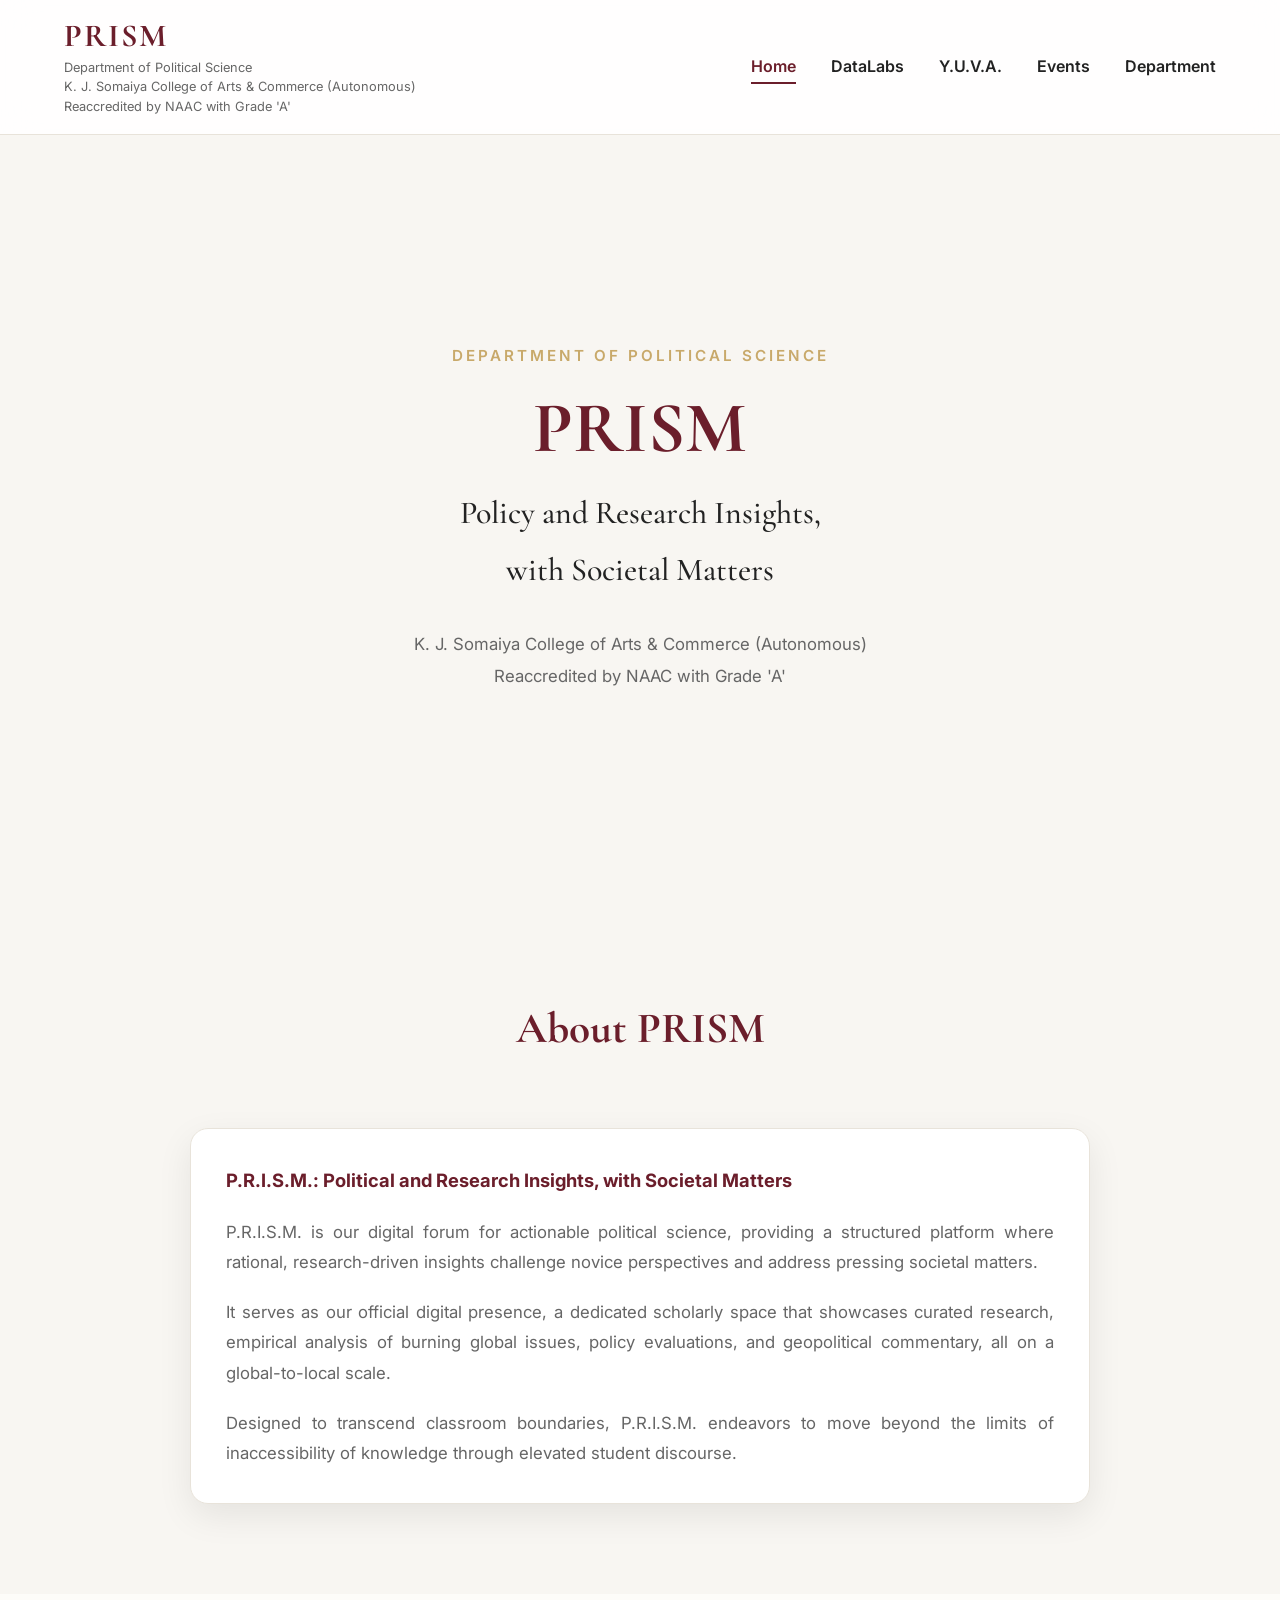
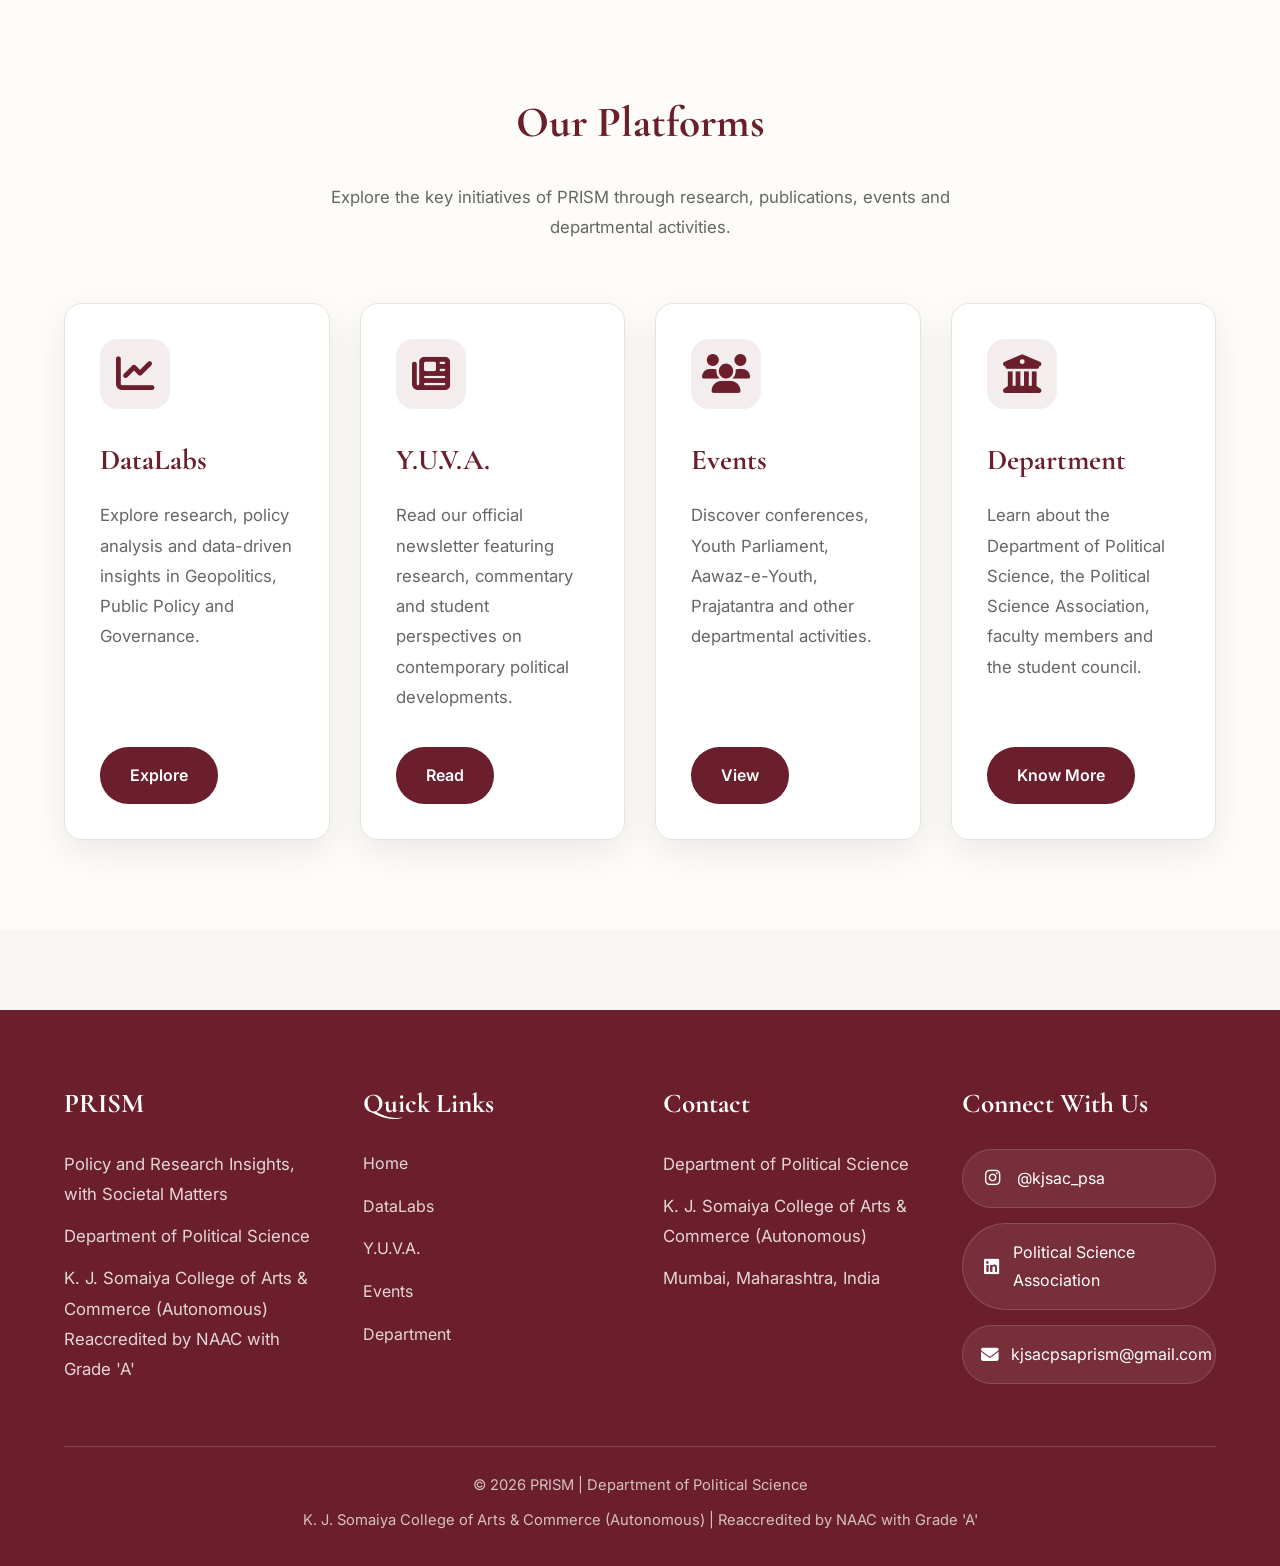
==== commit 4cc6c63f: "Update index.html" ====
--- a/index.html
+++ b/index.html
@@ -334,22 +334,33 @@
 
                     <div class="social-links">
 
-                        <a href="#" class="social-btn instagram" target="_blank">
-                            <i class="fab fa-instagram"></i>
-                            Instagram
-                        </a>
-
-                        <a href="#" class="social-btn linkedin" target="_blank">
-                            <i class="fab fa-linkedin"></i>
-                            LinkedIn
-                        </a>
-
-                        <a href="mailto:your@email.com" class="social-btn email">
-                            <i class="fas fa-envelope"></i>
-                            Email
-                        </a>
-
-                    </div>
+    <a href="https://www.instagram.com/kjsac_psa/"
+       target="_blank"
+       class="social-btn">
+
+        <i class="fab fa-instagram"></i>
+        @kjsac_psa
+
+    </a>
+
+    <a href="https://www.linkedin.com/in/political-science-association-kj-somaiya-college-of-arts-and-commerce-b42819424?utm_source=share_via&utm_content=profile&utm_medium=member_android"
+       target="_blank"
+       class="social-btn">
+
+        <i class="fab fa-linkedin"></i>
+        Political Science Association
+
+    </a>
+
+    <a href="mailto:kjsacpsaprism@gmail.com"
+       class="social-btn">
+
+        <i class="fas fa-envelope"></i>
+        kjsacpsaprism@gmail.com
+
+    </a>
+
+</div>
 
                 </div>
 
--- a/css/style.css
+++ b/css/style.css
@@ -1,34 +1,44 @@
-/* ===========================================
-   PRISM Design System
+/* ======================================================
+   PRISM WEBSITE
    Department of Political Science
-   =========================================== */
-
-/* ---------- Root Variables ---------- */
+   K. J. Somaiya College of Arts & Commerce (Autonomous)
+   Reaccredited by NAAC with Grade 'A'
+====================================================== */
+
+
+/* ======================================================
+   ROOT VARIABLES
+====================================================== */
 
 :root{
 
     --primary:#6B1E2B;
-    --primary-dark:#541520;
-
-    --background:#F8F6F1;
+    --primary-dark:#4D1420;
+    --accent:#C8A96A;
+
+    --background:#F8F6F2;
     --surface:#FFFFFF;
 
-    --text:#2B2B2B;
+    --text:#222222;
     --text-light:#666666;
 
-    --border:#E6E1D8;
-
-    --shadow:0 10px 30px rgba(0,0,0,.08);
+    --border:#E8E3DA;
+
+    --shadow:0 12px 35px rgba(0,0,0,.08);
+    --shadow-hover:0 18px 45px rgba(0,0,0,.12);
 
     --radius:18px;
 
-    --transition:.3s ease;
+    --transition:.35s ease;
 
     --max-width:1200px;
 
 }
 
-/* ---------- Reset ---------- */
+
+/* ======================================================
+   RESET
+====================================================== */
 
 *{
     margin:0;
@@ -42,618 +52,1732 @@
 
 body{
 
+    font-family:'Inter',sans-serif;
+
     background:var(--background);
 
     color:var(--text);
 
-    font-family:'Inter',sans-serif;
-
     line-height:1.8;
 
     overflow-x:hidden;
 
 }
 
-/* ---------- Typography ---------- */
-
-h1,h2,h3,h4{
-
-    font-family:'Cormorant Garamond',serif;
-
-    color:var(--primary);
-
-    font-weight:700;
-
-}
-
-h1{
-    font-size:4rem;
-}
-
-h2{
-    font-size:2.6rem;
-    margin-bottom:25px;
-}
-
-p{
-
-    color:var(--text-light);
-
-    font-size:1.05rem;
-
-}
-
-/* ---------- Images ---------- */
-
 img{
+
     max-width:100%;
     display:block;
-}
-
-/* ---------- Links ---------- */
+
+}
 
 a{
+
     text-decoration:none;
+
     color:inherit;
-}
-
-/* ---------- Lists ---------- */
+
+}
 
 ul{
+
     list-style:none;
-}
-
-/* ---------- Universal Container ---------- */
+
+}
+
+
+/* ======================================================
+   TYPOGRAPHY
+====================================================== */
+
+h1,
+h2,
+h3,
+h4{
+
+    font-family:'Cormorant Garamond',serif;
+
+    color:var(--primary);
+
+    font-weight:700;
+
+}
+
+h1{
+
+    font-size:4.5rem;
+
+    line-height:1.1;
+
+}
+
+h2{
+
+    font-size:2.7rem;
+
+    margin-bottom:20px;
+
+}
+
+h3{
+
+    font-size:1.8rem;
+
+}
+
+p{
+
+    color:var(--text-light);
+
+    font-size:1.05rem;
+
+}
+
+
+/* ======================================================
+   LAYOUT
+====================================================== */
 
 .container{
 
-    width:min(var(--max-width),92%);
-
-    margin-inline:auto;
-
-}
-
-/* ---------- Sections ---------- */
+    width:90%;
+
+    max-width:var(--max-width);
+
+    margin:auto;
+
+}
 
 section{
 
-    padding:100px 0;
-
-}
-
-/* ---------- Section Headings ---------- */
+    padding:90px 0;
+
+}
 
 .section-title{
 
     text-align:center;
 
+    margin-bottom:60px;
+
+}
+
+.section-title p{
+
+    max-width:700px;
+
+    margin:15px auto 0;
+
+}
+
+
+/* ======================================================
+   HEADER
+====================================================== */
+
+.header{
+
+    position:sticky;
+
+    top:0;
+
+    z-index:1000;
+
+    background:rgba(255,255,255,.88);
+
+    backdrop-filter:blur(18px);
+
+    border-bottom:1px solid var(--border);
+
+}
+
+
+/* ======================================================
+   NAVBAR
+====================================================== */
+
+.navbar{
+
+    display:flex;
+
+    justify-content:space-between;
+
+    align-items:center;
+
+    padding:18px 0;
+
+}
+
+.logo{
+
+    display:flex;
+
+    flex-direction:column;
+
+}
+
+.logo h1{
+
+    font-size:2rem;
+
+    color:var(--primary);
+
+    letter-spacing:2px;
+
+}
+
+.logo span{
+
+    margin-top:5px;
+
+    font-size:.80rem;
+
+    line-height:1.5;
+
+    color:var(--text-light);
+
+}
+
+.nav-links{
+
+    display:flex;
+
+    gap:35px;
+
+    align-items:center;
+
+}
+
+.nav-links a{
+
+    font-weight:600;
+
+    position:relative;
+
+    transition:var(--transition);
+
+}
+
+.nav-links a:hover{
+
+    color:var(--primary);
+
+}
+
+.nav-links a.active{
+
+    color:var(--primary);
+
+}
+
+.nav-links a::after{
+
+    content:"";
+
+    position:absolute;
+
+    left:0;
+
+    bottom:-8px;
+
+    width:0;
+
+    height:2px;
+
+    background:var(--primary);
+
+    transition:var(--transition);
+
+}
+
+.nav-links a:hover::after,
+.nav-links a.active::after{
+
+    width:100%;
+
+}
+
+.menu-toggle{
+
+    display:none;
+
+    background:none;
+
+    border:none;
+
+    font-size:1.5rem;
+
+    cursor:pointer;
+
+    color:var(--primary);
+
+}
+
+
+/* ======================================================
+   HERO
+====================================================== */
+
+.hero{
+
+    min-height:85vh;
+
+    display:flex;
+
+    align-items:center;
+
+    text-align:center;
+
+}
+
+.hero-content{
+
+    max-width:900px;
+
+    margin:auto;
+
+}
+
+.hero-tag{
+
+    color:var(--accent);
+
+    text-transform:uppercase;
+
+    letter-spacing:3px;
+
+    font-size:.95rem;
+
+    font-weight:600;
+
     margin-bottom:20px;
 
 }
 
-.section-description{
+.hero h1{
+
+    margin-bottom:15px;
+
+}
+
+.hero h2{
+
+    color:var(--text);
+
+    font-size:2rem;
+
+    font-weight:500;
+
+    margin-bottom:30px;
+
+}
+
+.hero-college{
+
+    font-size:1.05rem;
+
+    line-height:1.9;
+
+    color:var(--text-light);
+
+}
+
+
+/* ======================================================
+   COMMON CARDS
+====================================================== */
+
+.about-card,
+.platform-card{
+
+    background:var(--surface);
+
+    border-radius:var(--radius);
+
+    padding:35px;
+
+    border:1px solid var(--border);
+
+    box-shadow:var(--shadow);
+
+    transition:var(--transition);
+
+}
+
+.about-card:hover,
+.platform-card:hover{
+
+    transform:translateY(-8px);
+
+    box-shadow:var(--shadow-hover);
+
+}
+/* ======================================================
+   ABOUT PRISM
+====================================================== */
+
+.about-prism{
+
+    background:var(--background);
+
+}
+
+.about-card{
+
+    max-width:900px;
+
+    margin:0 auto;
+
+}
+
+.about-card p{
+
+    margin-bottom:20px;
+
+    text-align:justify;
+
+}
+
+.about-card p:last-child{
+
+    margin-bottom:0;
+
+}
+
+.about-card strong{
+
+    color:var(--primary);
+
+    font-size:1.15rem;
+
+}
+
+
+/* ======================================================
+   OUR PLATFORMS
+====================================================== */
+
+.platforms{
+
+    background:#FDFCF9;
+
+}
+
+.platform-grid{
+
+    display:grid;
+
+    grid-template-columns:repeat(auto-fit,minmax(260px,1fr));
+
+    gap:30px;
+
+    margin-top:50px;
+
+}
+
+.platform-card{
+
+    display:flex;
+
+    flex-direction:column;
+
+    justify-content:space-between;
+
+    min-height:320px;
+
+    text-align:left;
+
+    color:inherit;
+
+    overflow:hidden;
+
+    position:relative;
+
+}
+
+.platform-card::before{
+
+    content:"";
+
+    position:absolute;
+
+    top:0;
+
+    left:0;
+
+    width:100%;
+
+    height:5px;
+
+    background:var(--primary);
+
+    transform:scaleX(0);
+
+    transform-origin:left;
+
+    transition:var(--transition);
+
+}
+
+.platform-card:hover::before{
+
+    transform:scaleX(1);
+
+}
+
+.platform-card i{
+
+    font-size:2.4rem;
+
+    color:var(--primary);
+
+    margin-bottom:25px;
+
+}
+
+.platform-card h3{
+
+    margin-bottom:15px;
+
+}
+
+.platform-card p{
+
+    margin-bottom:35px;
+
+    flex-grow:1;
+
+}
+
+.platform-card span{
+
+    font-weight:600;
+
+    color:var(--primary);
+
+    transition:var(--transition);
+
+}
+
+.platform-card:hover span{
+
+    letter-spacing:1px;
+
+}
+
+
+/* ======================================================
+   BUTTONS
+====================================================== */
+
+.card-btn,
+.primary-btn,
+.secondary-btn{
+
+    display:inline-flex;
+
+    align-items:center;
+
+    justify-content:center;
+
+    gap:10px;
+
+    padding:14px 30px;
+
+    border-radius:50px;
+
+    font-weight:600;
+
+    transition:var(--transition);
+
+    cursor:pointer;
+
+}
+
+.primary-btn{
+
+    background:var(--primary);
+
+    color:#fff;
+
+    border:2px solid var(--primary);
+
+}
+
+.primary-btn:hover{
+
+    background:var(--primary-dark);
+
+    border-color:var(--primary-dark);
+
+}
+
+.secondary-btn{
+
+    background:#fff;
+
+    color:var(--primary);
+
+    border:2px solid var(--primary);
+
+}
+
+.secondary-btn:hover{
+
+    background:var(--primary);
+
+    color:#fff;
+
+}
+
+.card-btn{
+
+    background:var(--primary);
+
+    color:#fff;
+
+    width:max-content;
+
+}
+
+.card-btn:hover{
+
+    background:var(--primary-dark);
+
+}
+
+
+/* ======================================================
+   LINKS
+====================================================== */
+
+a{
+
+    transition:var(--transition);
+
+}
+
+a:hover{
+
+    color:var(--primary);
+
+}
+
+
+/* ======================================================
+   ICON STYLES
+====================================================== */
+
+.platform-icon{
+
+    width:70px;
+
+    height:70px;
+
+    border-radius:18px;
+
+    background:rgba(107,30,43,.08);
+
+    display:flex;
+
+    align-items:center;
+
+    justify-content:center;
+
+    margin-bottom:25px;
+
+}
+
+.platform-icon i{
+
+    margin:0;
+
+}
+
+
+/* ======================================================
+   SIMPLE ANIMATIONS
+====================================================== */
+
+@keyframes fadeUp{
+
+    from{
+
+        opacity:0;
+
+        transform:translateY(30px);
+
+    }
+
+    to{
+
+        opacity:1;
+
+        transform:translateY(0);
+
+    }
+
+}
+
+.hero-content,
+.about-card,
+.platform-card{
+
+    animation:fadeUp .8s ease both;
+
+}
+
+
+/* ======================================================
+   CUSTOM SCROLLBAR
+====================================================== */
+
+::-webkit-scrollbar{
+
+    width:10px;
+
+}
+
+::-webkit-scrollbar-track{
+
+    background:#EFEAE2;
+
+}
+
+::-webkit-scrollbar-thumb{
+
+    background:var(--primary);
+
+    border-radius:20px;
+
+}
+
+::-webkit-scrollbar-thumb:hover{
+
+    background:var(--primary-dark);
+
+}
+/* ======================================================
+   DEPARTMENT PAGE
+====================================================== */
+
+.department-header{
+
+    background:linear-gradient(135deg,#6B1E2B,#4D1420);
+
+    color:#fff;
+
+    text-align:center;
+
+    padding:110px 0;
+
+}
+
+.department-header h1{
+
+    color:#fff;
+
+    font-size:4rem;
+
+    margin-bottom:15px;
+
+}
+
+.department-header h2{
+
+    color:#F4E9DA;
+
+    font-size:2rem;
+
+    font-weight:500;
+
+    margin-bottom:25px;
+
+}
+
+.department-header p{
+
+    color:#F8F6F2;
+
+    font-size:1.05rem;
+
+    line-height:1.8;
+
+}
+
+.department-divider{
+
+    width:140px;
+
+    height:4px;
+
+    background:var(--accent);
+
+    margin:35px auto 0;
+
+    border-radius:20px;
+
+}
+
+
+/* ======================================================
+   CONTENT SECTIONS
+====================================================== */
+
+.department-section{
+
+    padding:90px 0;
+
+}
+
+.department-content{
 
     max-width:950px;
 
     margin:0 auto;
 
+    background:#fff;
+
+    border:1px solid var(--border);
+
+    border-radius:var(--radius);
+
+    padding:45px;
+
+    box-shadow:var(--shadow);
+
+}
+
+.department-content p{
+
     text-align:justify;
 
-    line-height:1.9;
-
-    font-size:1.08rem;
-
-}
-
-/* ---------- Buttons ---------- */
-
-.btn{
-
-    display:inline-block;
+    margin-bottom:22px;
+
+}
+
+.department-content p:last-child{
+
+    margin-bottom:0;
+
+}
+
+
+/* ======================================================
+   TEAM SECTION
+====================================================== */
+
+.team-section{
+
+    background:#FDFCF9;
+
+}
+
+.team-title{
+
+    text-align:center;
+
+    margin-bottom:60px;
+
+}
+
+.team-title h2{
+
+    margin-bottom:15px;
+
+}
+
+
+/* ======================================================
+   TEAM GRID
+====================================================== */
+
+.team-grid{
+
+    display:grid;
+
+    grid-template-columns:repeat(auto-fit,minmax(260px,1fr));
+
+    gap:35px;
+
+}
+
+
+/* ======================================================
+   MEMBER CARD
+====================================================== */
+.member-card{
+
+    background:#fff;
+
+    border:1px solid var(--border);
+
+    border-radius:var(--radius);
+
+    padding:35px;
+
+    box-shadow:var(--shadow);
+
+    transition:var(--transition);
+
+    display:flex;
+
+    flex-direction:column;
+
+    align-items:center;
+
+    text-align:center;
+
+}
+
+.member-photo{
+
+    width:95px;
+
+    height:95px;
+
+    object-fit:cover;
+
+    border-radius:50%;
+
+    border:3px solid var(--primary);
+
+    display:block;
+
+    margin:0 auto 20px;
+
+}
+
+ 
+
+/* ======================================================
+   FACULTY & STUDENT COUNCIL
+====================================================== */
+
+.team-category{
+
+    margin-bottom:70px;
+
+}
+
+.team-category:last-child{
+
+    margin-bottom:0;
+
+}
+
+.team-category h2{
+
+    text-align:center;
+
+    margin-bottom:40px;
+
+}
+
+
+/* ======================================================
+   SECTION SPACING
+====================================================== */
+
+.about-department{
+
+    background:var(--background);
+
+}
+
+.about-psa{
+
+    background:#FDFCF9;
+
+}
+
+
+/* ======================================================
+   HOVER EFFECTS
+====================================================== */
+
+.department-content:hover{
+
+    box-shadow:var(--shadow-hover);
+
+    transition:var(--transition);
+
+}
+
+.member-avatar{
+
+    transition:var(--transition);
+
+}
+
+.member-card:hover .member-avatar{
+
+    transform:scale(1.08);
+
+    background:rgba(107,30,43,.15);
+
+}
+
+
+/* ======================================================
+   RESPONSIVE
+====================================================== */
+
+@media (max-width:768px){
+
+    .department-header{
+
+        padding:80px 0;
+
+    }
+
+    .department-header h1{
+
+        font-size:2.8rem;
+
+    }
+
+    .department-header h2{
+
+        font-size:1.6rem;
+
+    }
+
+    .department-content{
+
+        padding:30px;
+
+    }
+
+    .team-grid{
+
+        grid-template-columns:1fr;
+
+    }
+
+}
+/* ======================================================
+   DATALABS PAGE
+====================================================== */
+
+.datalabs{
+
+    background:var(--background);
+
+}
+
+.datalabs-intro{
+
+    max-width:900px;
+
+    margin:0 auto 70px;
+
+    padding:40px;
+
+    background:var(--surface);
+
+    border:1px solid var(--border);
+
+    border-radius:var(--radius);
+
+    box-shadow:var(--shadow);
+
+}
+
+.datalabs-intro p{
+
+    text-align:justify;
+
+}
+
+.domain-section{
+
+    margin-bottom:80px;
+
+}
+
+.domain-section:last-child{
+
+    margin-bottom:0;
+
+}
+
+.domain-title{
+
+    text-align:center;
+
+    margin-bottom:40px;
+
+}
+
+.domain-grid{
+
+    display:grid;
+
+    grid-template-columns:repeat(auto-fit,minmax(280px,1fr));
+
+    gap:30px;
+
+}
+
+.domain-card{
+
+    background:var(--surface);
+
+    border:1px solid var(--border);
+
+    border-radius:var(--radius);
+
+    padding:30px;
+
+    box-shadow:var(--shadow);
+
+    transition:var(--transition);
+
+}
+
+.domain-card:hover{
+
+    transform:translateY(-8px);
+
+    box-shadow:var(--shadow-hover);
+
+}
+
+.domain-card h3{
+
+    margin-bottom:15px;
+
+}
+
+.domain-card p{
+
+    margin-bottom:25px;
+
+}
+
+.domain-card .card-btn{
+
+    margin-top:auto;
+
+}
+
+
+/* ======================================================
+   Y.U.V.A. PAGE
+====================================================== */
+
+.yuva{
+
+    background:#FDFCF9;
+
+}
+
+.yuva-intro{
+
+    max-width:900px;
+
+    margin:0 auto 60px;
+
+    background:#fff;
+
+    border:1px solid var(--border);
+
+    border-radius:var(--radius);
+
+    padding:40px;
+
+    box-shadow:var(--shadow);
+
+}
+
+.yuva-intro p{
+
+    text-align:justify;
+
+}
+
+.newsletter-grid{
+
+    display:grid;
+
+    grid-template-columns:repeat(auto-fit,minmax(300px,1fr));
+
+    gap:35px;
+
+}
+
+.newsletter-card{
+
+    background:#fff;
+
+    border:1px solid var(--border);
+
+    border-radius:var(--radius);
+
+    overflow:hidden;
+
+    box-shadow:var(--shadow);
+
+    transition:var(--transition);
+
+}
+
+.newsletter-card:hover{
+
+    transform:translateY(-10px);
+
+    box-shadow:var(--shadow-hover);
+
+}
+
+.newsletter-cover{
+
+    height:320px;
+
+    background:#EFEAE2;
+
+    display:flex;
+
+    align-items:center;
+
+    justify-content:center;
+
+    color:var(--primary);
+
+    font-size:3rem;
+
+}
+
+.newsletter-content{
+
+    padding:30px;
+
+}
+
+.newsletter-content h3{
+
+    margin-bottom:12px;
+
+}
+
+.newsletter-meta{
+
+    margin-bottom:25px;
+
+    color:var(--text-light);
+
+    font-size:.95rem;
+
+    line-height:1.8;
+
+}
+
+.newsletter-actions{
+
+    display:flex;
+
+    gap:15px;
+
+    flex-wrap:wrap;
+
+}
+
+
+/* ======================================================
+   EVENTS PAGE
+====================================================== */
+
+.events{
+
+    background:var(--background);
+
+}
+
+.events-grid{
+
+    display:grid;
+
+    grid-template-columns:repeat(auto-fit,minmax(280px,1fr));
+
+    gap:35px;
+
+}
+
+.event-card{
+
+    background:#fff;
+
+    border:1px solid var(--border);
+
+    border-radius:var(--radius);
+
+    overflow:hidden;
+
+    box-shadow:var(--shadow);
+
+    transition:var(--transition);
+
+}
+
+.event-card:hover{
+
+    transform:translateY(-10px);
+
+    box-shadow:var(--shadow-hover);
+
+}
+
+.event-image{
+
+    height:220px;
+
+    background:#E9E4DB;
+
+    display:flex;
+
+    align-items:center;
+
+    justify-content:center;
+
+    font-size:3rem;
+
+    color:var(--primary);
+
+}
+
+.event-content{
+
+    padding:30px;
+
+}
+
+.event-content h3{
+
+    margin-bottom:15px;
+
+}
+
+.event-content p{
+
+    margin-bottom:25px;
+
+}
+
+.gallery-btn{
+
+    display:inline-flex;
+
+    align-items:center;
+
+    justify-content:center;
+
+    padding:12px 26px;
 
     background:var(--primary);
 
     color:#fff;
 
-    padding:14px 34px;
+    border-radius:40px;
+
+    font-weight:600;
+
+    transition:var(--transition);
+
+}
+
+.gallery-btn:hover{
+
+    background:var(--primary-dark);
+
+}
+
+
+/* ======================================================
+   COMMON PAGE ANIMATIONS
+====================================================== */
+
+.domain-card,
+.newsletter-card,
+.event-card{
+
+    animation:fadeUp .8s ease both;
+
+}
+/* ======================================================
+   FOOTER
+====================================================== */
+
+.footer{
+
+    background:var(--primary);
+
+    color:#fff;
+
+    padding:70px 0 25px;
+
+    margin-top:80px;
+
+}
+
+.footer-grid{
+
+    display:grid;
+
+    grid-template-columns:repeat(auto-fit,minmax(240px,1fr));
+
+    gap:45px;
+
+    margin-bottom:50px;
+
+}
+
+.footer-column h3{
+
+    color:#fff;
+
+    margin-bottom:20px;
+
+    font-size:1.7rem;
+
+}
+
+.footer-column p{
+
+    color:rgba(255,255,255,.82);
+
+    margin-bottom:12px;
+
+    line-height:1.8;
+
+}
+
+.footer-column ul{
+
+    padding:0;
+
+}
+
+.footer-column ul li{
+
+    margin-bottom:14px;
+
+}
+
+.footer-column ul li a{
+
+    color:rgba(255,255,255,.82);
+
+    transition:var(--transition);
+
+}
+
+.footer-column ul li a:hover{
+
+    color:#fff;
+
+    padding-left:8px;
+
+}
+
+
+/* ======================================================
+   SOCIAL BUTTONS
+====================================================== */
+
+.social-links{
+
+    display:flex;
+
+    flex-direction:column;
+
+    gap:15px;
+
+}
+
+.social-btn{
+
+    display:flex;
+
+    align-items:center;
+
+    gap:12px;
+
+    padding:14px 18px;
 
     border-radius:50px;
 
-    font-weight:600;
+    background:rgba(255,255,255,.08);
+
+    color:#fff;
+
+    border:1px solid rgba(255,255,255,.15);
 
     transition:var(--transition);
 
 }
 
-.btn:hover{
-
-    background:var(--primary-dark);
-
-    transform:translateY(-3px);
-
-}
-
-/* ---------- Cards ---------- */
-
-.card{
-
-    background:var(--surface);
-
-    border-radius:var(--radius);
-
-    padding:30px;
-
-    box-shadow:var(--shadow);
-
-    transition:var(--transition);
-
-}
-
-.card:hover{
-
-    transform:translateY(-8px);
-
-}
-
-/* ---------- Utility ---------- */
+.social-btn i{
+
+    width:24px;
+
+    text-align:center;
+
+    font-size:1.1rem;
+
+}
+
+.social-btn:hover{
+
+    background:#fff;
+
+    color:var(--primary);
+
+    transform:translateX(8px);
+
+}
+
+
+/* ======================================================
+   FOOTER BOTTOM
+====================================================== */
+
+.footer-bottom{
+
+    border-top:1px solid rgba(255,255,255,.18);
+
+    padding-top:25px;
+
+    text-align:center;
+
+}
+
+.footer-bottom p{
+
+    color:rgba(255,255,255,.72);
+
+    font-size:.92rem;
+
+    margin-bottom:8px;
+
+}
+
+
+/* ======================================================
+   UTILITIES
+====================================================== */
 
 .text-center{
+
     text-align:center;
-}
-
-.mb-2{
-    margin-bottom:20px;
-}
-
-.mb-3{
-    margin-bottom:30px;
-}
-
-.mb-4{
-    margin-bottom:40px;
-}
-
-/* ===========================
-HEADER
-=========================== */
-
-.header{
-
-position:sticky;
-
-top:0;
-
-z-index:1000;
-
-background:rgba(248,246,241,.92);
-
-backdrop-filter:blur(14px);
-
-border-bottom:1px solid var(--border);
-
-}
-
-.navbar{
-
-display:flex;
-
-justify-content:space-between;
-
-align-items:center;
-
-padding:18px 0;
-
-}
-
-.logo{
-
-display:flex;
-
-align-items:center;
-
-gap:18px;
-
-}
-
-.logo img{
-
-width:65px;
-
-height:65px;
-
-object-fit:contain;
-
-}
-
-.logo-text h2{
-
-font-size:2rem;
-
-margin:0;
-
-line-height:1;
-
-}
-
-.logo-text p{
-
-font-size:.85rem;
-
-color:var(--text-light);
-
-max-width:260px;
-
-line-height:1.4;
-
-margin-top:6px;
-
-}
-.logo-text p{
-
-font-size:.85rem;
-
-color:var(--text-light);
-
-max-width:260px;
-
-line-height:1.4;
-
-margin-top:6px;
-
-}
-
-.nav-menu{
-
-display:flex;
-
-gap:35px;
-
-align-items:center;
-
-}
-
-.nav-menu a{
-
-font-weight:600;
-
-transition:.3s;
-
-position:relative;
-
-}
-
-.nav-menu a:hover{
-
-color:var(--primary);
-
-}
-
-.nav-menu a.active{
-
-color:var(--primary);
-
-}
-
-.nav-menu a.active::after{
-
-content:"";
-
-position:absolute;
-
-left:0;
-
-bottom:-8px;
-
-width:100%;
-
-height:2px;
-
-background:var(--primary);
-
-}
-
-/* ===========================
-HERO
-=========================== */
-
-.hero{
-
-min-height:85vh;
-
-display:flex;
-
-align-items:center;
-
-justify-content:center;
-
-text-align:center;
-
-}
-
-.hero-content{
-
-max-width:850px;
-
-margin:auto;
-
-}
-
-.department{
-
-letter-spacing:4px;
-
-text-transform:uppercase;
-
-font-size:.9rem;
-
-font-weight:600;
-
-color:var(--primary);
-
-margin-bottom:20px;
-
-}
-
-.hero h1{
-
-font-size:6rem;
-
-margin-bottom:15px;
-
-}
-
-.hero h3{
-
-font-size:2rem;
-
-font-family:'Cormorant Garamond',serif;
-
-font-weight:600;
-
-color:var(--text);
-
-margin-bottom:18px;
-
-}
-
-.college{
-
-font-size:1.15rem;
-
-font-weight:500;
-
-margin-bottom:30px;
-
-}
-
-.hero-text{
-
-max-width:720px;
-
-margin:0 auto 45px;
-
-font-size:1.08rem;
-
-}
-
-/* ===========================
-RESPONSIVE
-=========================== */
-
-@media(max-width:900px){
-
-.navbar{
-
-flex-direction:column;
-
-gap:25px;
-
-}
-
-.nav-menu{
-
-flex-wrap:wrap;
-
-justify-content:center;
-
-gap:18px;
-
-}
-
-.hero h1{
-
-font-size:4rem;
-
-}
-
-.hero h3{
-
-font-size:1.6rem;
-
-}
-
-.logo{
-
-flex-direction:column;
-
-text-align:center;
-
-}
-
-.logo-text p{
-
-max-width:100%;
-
-}
-
-}
-
-/* ===========================
-GRID LAYOUT
-=========================== */
-
-.cards-grid{
-
-display:grid;
-
-grid-template-columns:repeat(auto-fit,minmax(280px,1fr));
-
-gap:30px;
-
-margin:50px 0;
-
-}
-
-.cards-grid .card{
-
-text-align:center;
-
-}
-
-.cards-grid h3{
-
-margin-bottom:15px;
-
-font-size:2rem;
-
-}
-
-.cards-grid p{
-
-font-size:1rem;
-
-}
-
-#about-prism,
-#datalabs,
-#yuva,
-#events,
-#about-preview{
-
-padding:110px 0;
-
-}
-/* ===========================
-FOOTER
-=========================== */
-
-.footer{
-
-background:#2b2b2b;
-
-color:#ffffff;
-
-padding:70px 0 25px;
-
-margin-top:100px;
-
-}
-
-.footer-grid{
-
-display:grid;
-
-grid-template-columns:repeat(auto-fit,minmax(250px,1fr));
-
-gap:50px;
-
-}
-
-.footer h3{
-
-color:#ffffff;
-
-margin-bottom:18px;
-
-font-size:2rem;
-
-}
-
-.footer p{
-
-color:#dddddd;
-
-margin-bottom:12px;
-
-line-height:1.8;
-
-}
-
-.footer a{
-
-color:#dddddd;
-
-transition:.3s;
-
-}
-
-.footer a:hover{
-
-color:#ffffff;
-
-}
-
-.footer-bottom{
-
-margin-top:50px;
-
-padding-top:20px;
-
-border-top:1px solid rgba(255,255,255,.15);
-
-text-align:center;
-
-}
-
-.footer-bottom p{
-
-margin:0;
-
-color:#cccccc;
-
-font-size:.95rem;
-
-}
-
-/* ===========================
-OUR TEAM
-=========================== */
-
-#team .card,
-.cards-grid .card{
-
-text-align:center;
-
-}
-
-.cards-grid .card img{
-
-width:170px;
-
-height:170px;
-
-border-radius:50%;
-
-object-fit:cover;
-
-margin:0 auto 25px;
-
-border:5px solid #ffffff;
-
-box-shadow:0 8px 20px rgba(0,0,0,.12);
-
-}
-
-.cards-grid .card h3{
-
-margin-bottom:10px;
-
-font-size:1.8rem;
-
-}
-
-.cards-grid .card p{
-
-margin-bottom:8px;
-
-}
+
+}
+
+.mt-1{margin-top:10px;}
+.mt-2{margin-top:20px;}
+.mt-3{margin-top:30px;}
+.mt-4{margin-top:40px;}
+.mt-5{margin-top:50px;}
+
+.mb-1{margin-bottom:10px;}
+.mb-2{margin-bottom:20px;}
+.mb-3{margin-bottom:30px;}
+.mb-4{margin-bottom:40px;}
+.mb-5{margin-bottom:50px;}
+
+
+/* ======================================================
+   RESPONSIVE DESIGN
+====================================================== */
+
+@media (max-width:992px){
+
+    h1{
+
+        font-size:3.5rem;
+
+    }
+
+    h2{
+
+        font-size:2.3rem;
+
+    }
+
+    .hero{
+
+        min-height:70vh;
+
+    }
+
+}
+
+
+@media (max-width:768px){
+
+    .navbar{
+
+        flex-wrap:wrap;
+
+        gap:20px;
+
+    }
+
+    .menu-toggle{
+
+        display:block;
+
+        margin-left:auto;
+
+    }
+
+    .nav-links{
+
+        display:none;
+
+        width:100%;
+
+        flex-direction:column;
+
+        align-items:flex-start;
+
+        gap:18px;
+
+        padding-top:20px;
+
+    }
+
+    .nav-links.active{
+
+        display:flex;
+
+    }
+
+    h1{
+
+        font-size:2.8rem;
+
+    }
+
+    h2{
+
+        font-size:2rem;
+
+    }
+
+    .hero h2{
+
+        font-size:1.5rem;
+
+    }
+
+    section{
+
+        padding:70px 0;
+
+    }
+
+    .about-card,
+    .department-content,
+    .datalabs-intro,
+    .yuva-intro{
+
+        padding:28px;
+
+    }
+
+    .platform-grid,
+    .team-grid,
+    .domain-grid,
+    .newsletter-grid,
+    .events-grid,
+    .footer-grid{
+
+        grid-template-columns:1fr;
+
+    }
+
+    .newsletter-actions{
+
+        flex-direction:column;
+
+    }
+
+    .card-btn,
+    .gallery-btn,
+    .primary-btn,
+    .secondary-btn{
+
+        width:100%;
+
+        justify-content:center;
+
+    }
+
+}
+
+
+@media (max-width:480px){
+
+    .container{
+
+        width:92%;
+
+    }
+
+    h1{
+
+        font-size:2.3rem;
+
+    }
+
+    h2{
+
+        font-size:1.7rem;
+
+    }
+
+    .logo h1{
+
+        font-size:1.6rem;
+
+    }
+
+    .logo span{
+
+        font-size:.72rem;
+
+    }
+
+    .hero-tag{
+
+        font-size:.80rem;
+
+        letter-spacing:2px;
+
+    }
+
+    .hero-college{
+
+        font-size:.95rem;
+
+    }
+
+    .footer{
+
+        text-align:center;
+
+    }
+
+    .social-btn{
+
+        justify-content:center;
+
+    }
+
+}
+
+
+/* ======================================================
+   END OF STYLESHEET
+====================================================== */
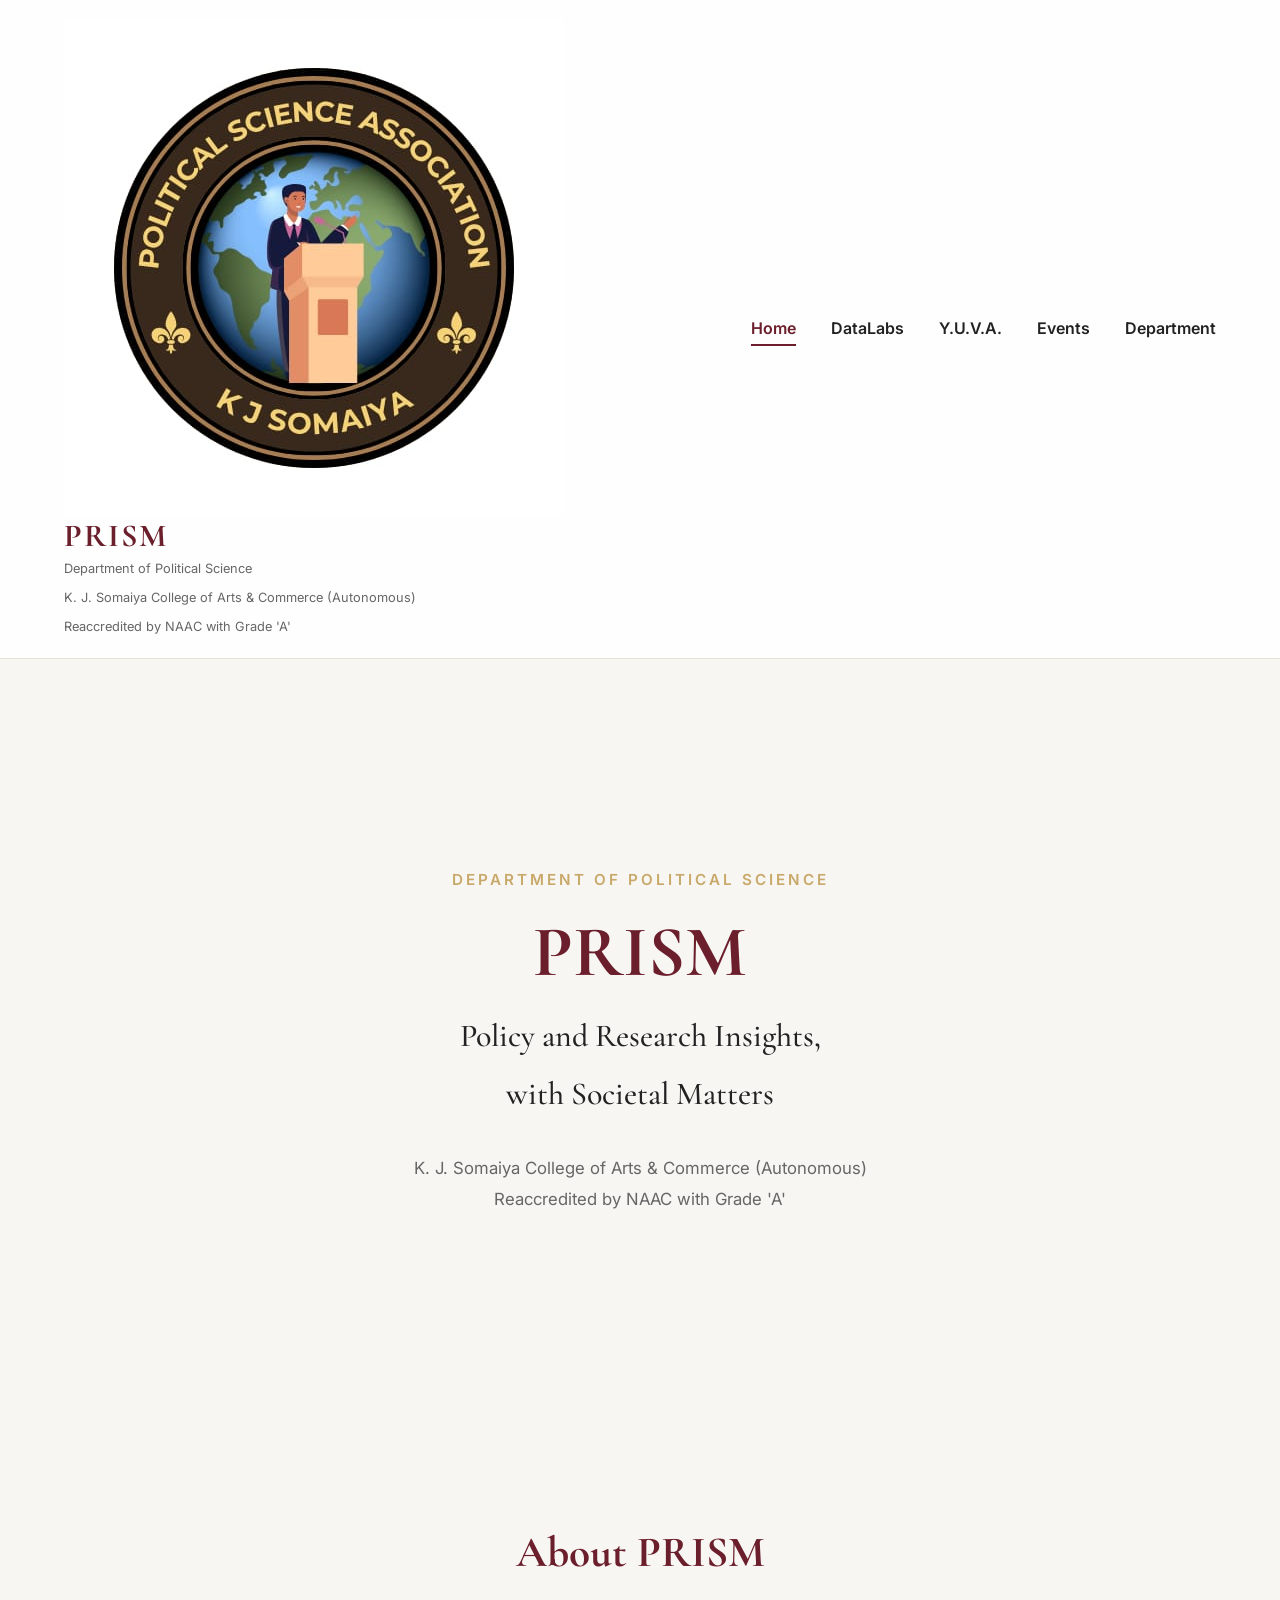
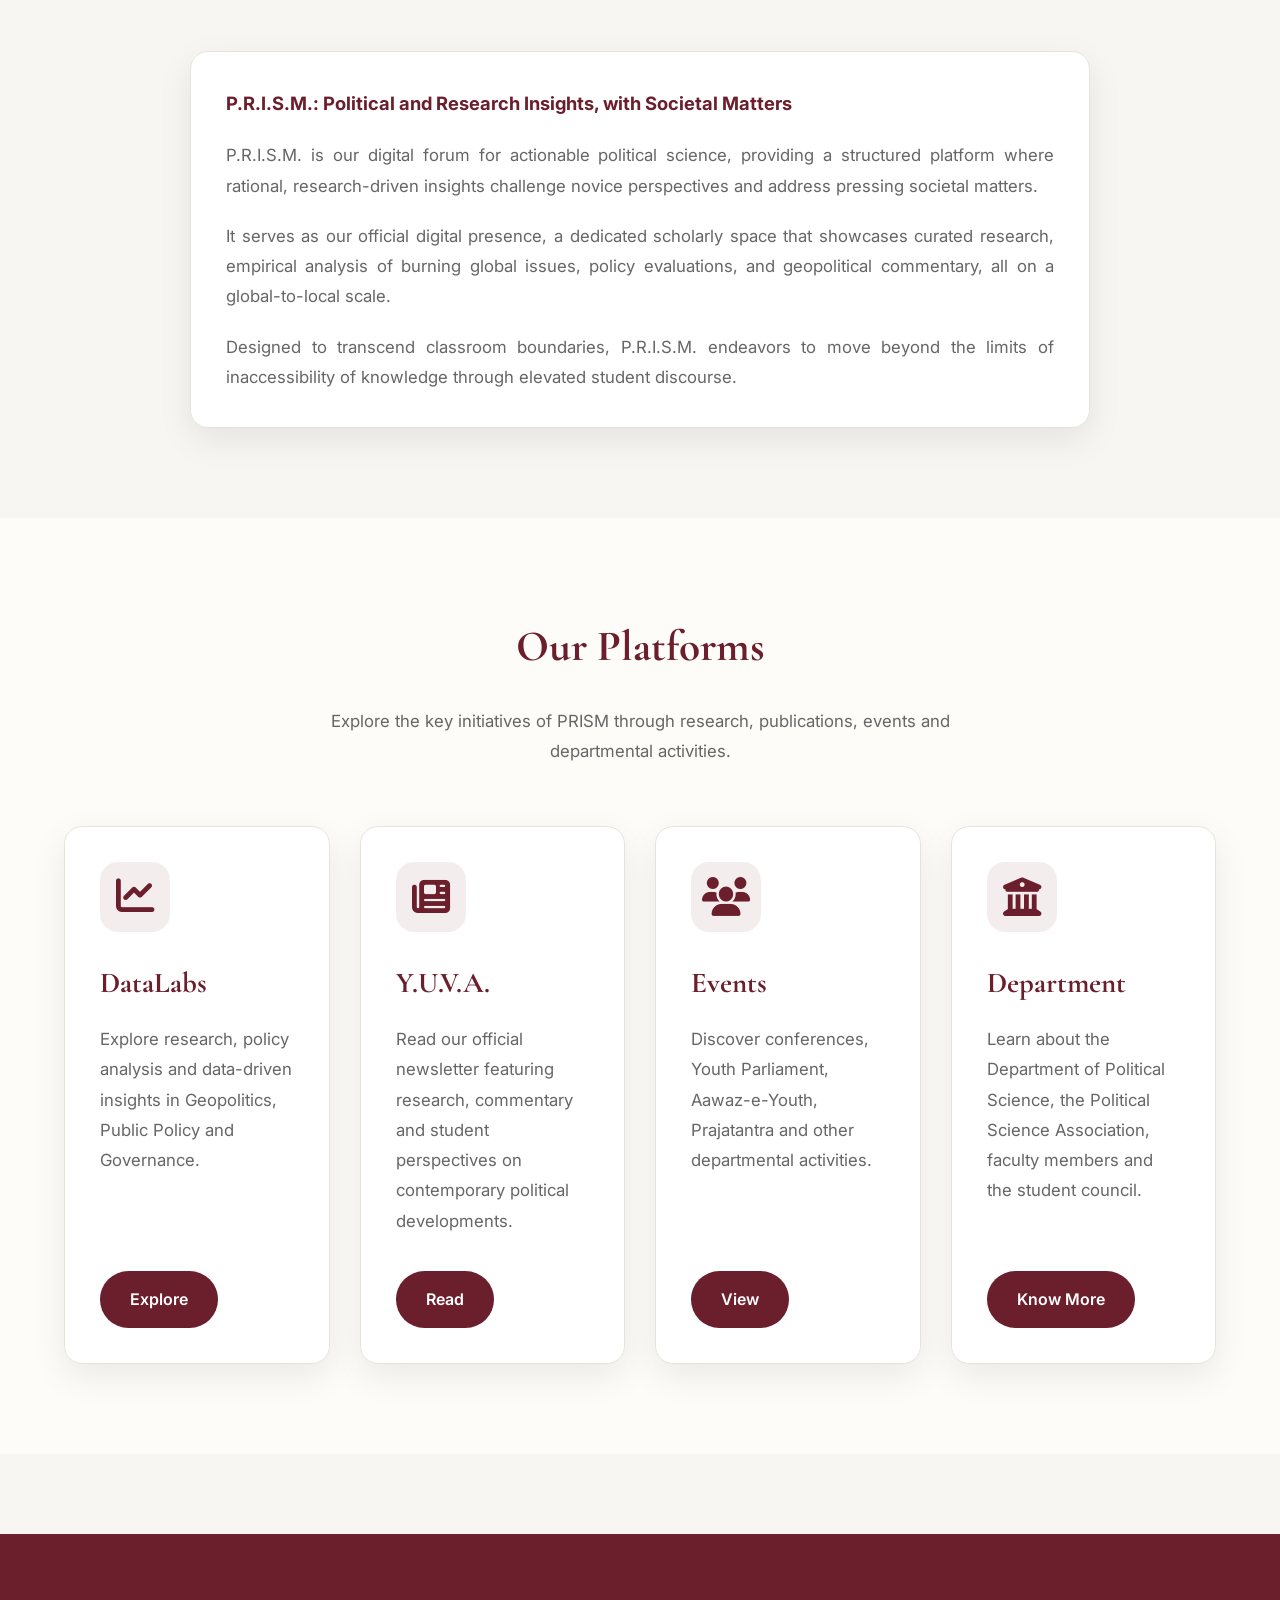
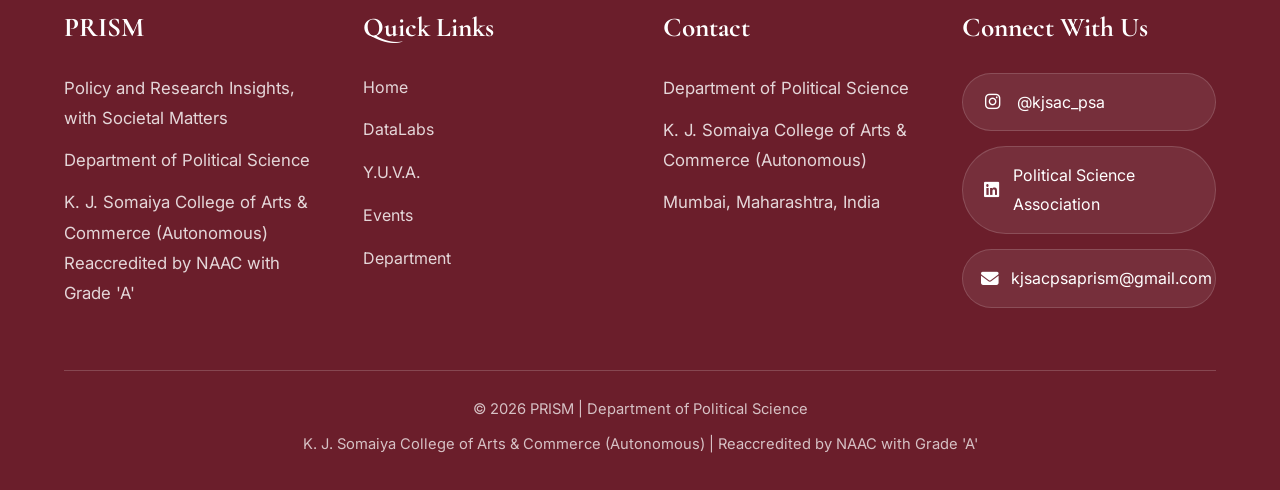
==== commit 5073cfd8: "Modify logo link and enhance logo section Updated logo link and added logo image with text." ====
--- a/index.html
+++ b/index.html
@@ -37,17 +37,26 @@
 
             <nav class="navbar">
 
-                <a href="index.html" class="logo">
-
-                    <h1>PRISM</h1>
-
-                    <span>
-                        Department of Political Science<br>
-                        K. J. Somaiya College of Arts & Commerce (Autonomous)<br>
-                        Reaccredited by NAAC with Grade 'A'
-                    </span>
-
-                </a>
+              <a href="../index.html" class="logo">
+
+    <img
+        src="../images/logo.png"
+        alt="PRISM Logo"
+        class="logo-image">
+
+    <div class="logo-text">
+
+        <h1>PRISM</h1>
+
+        <span>
+            Department of Political Science<br>
+            K. J. Somaiya College of Arts & Commerce (Autonomous)<br>
+            Reaccredited by NAAC with Grade 'A'
+        </span>
+
+    </div>
+
+</a>
 
                 <ul class="nav-links">
 
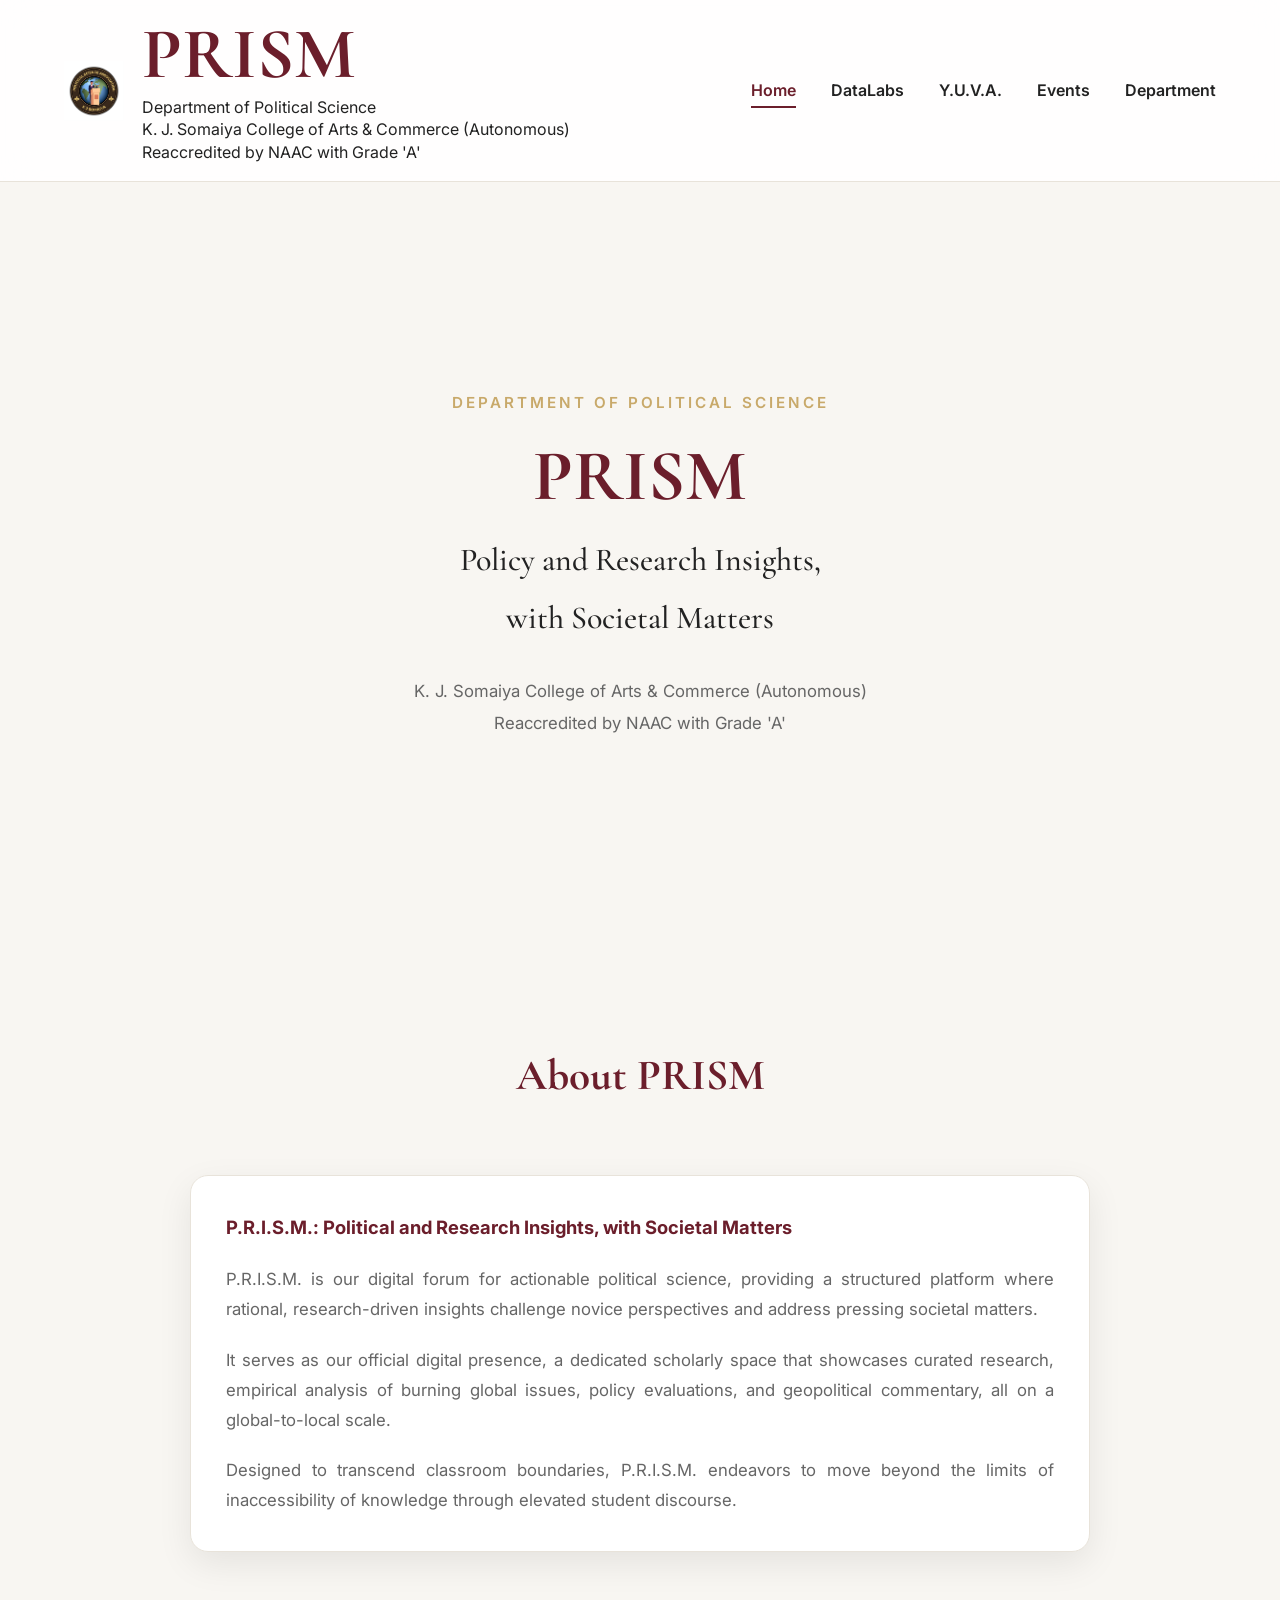
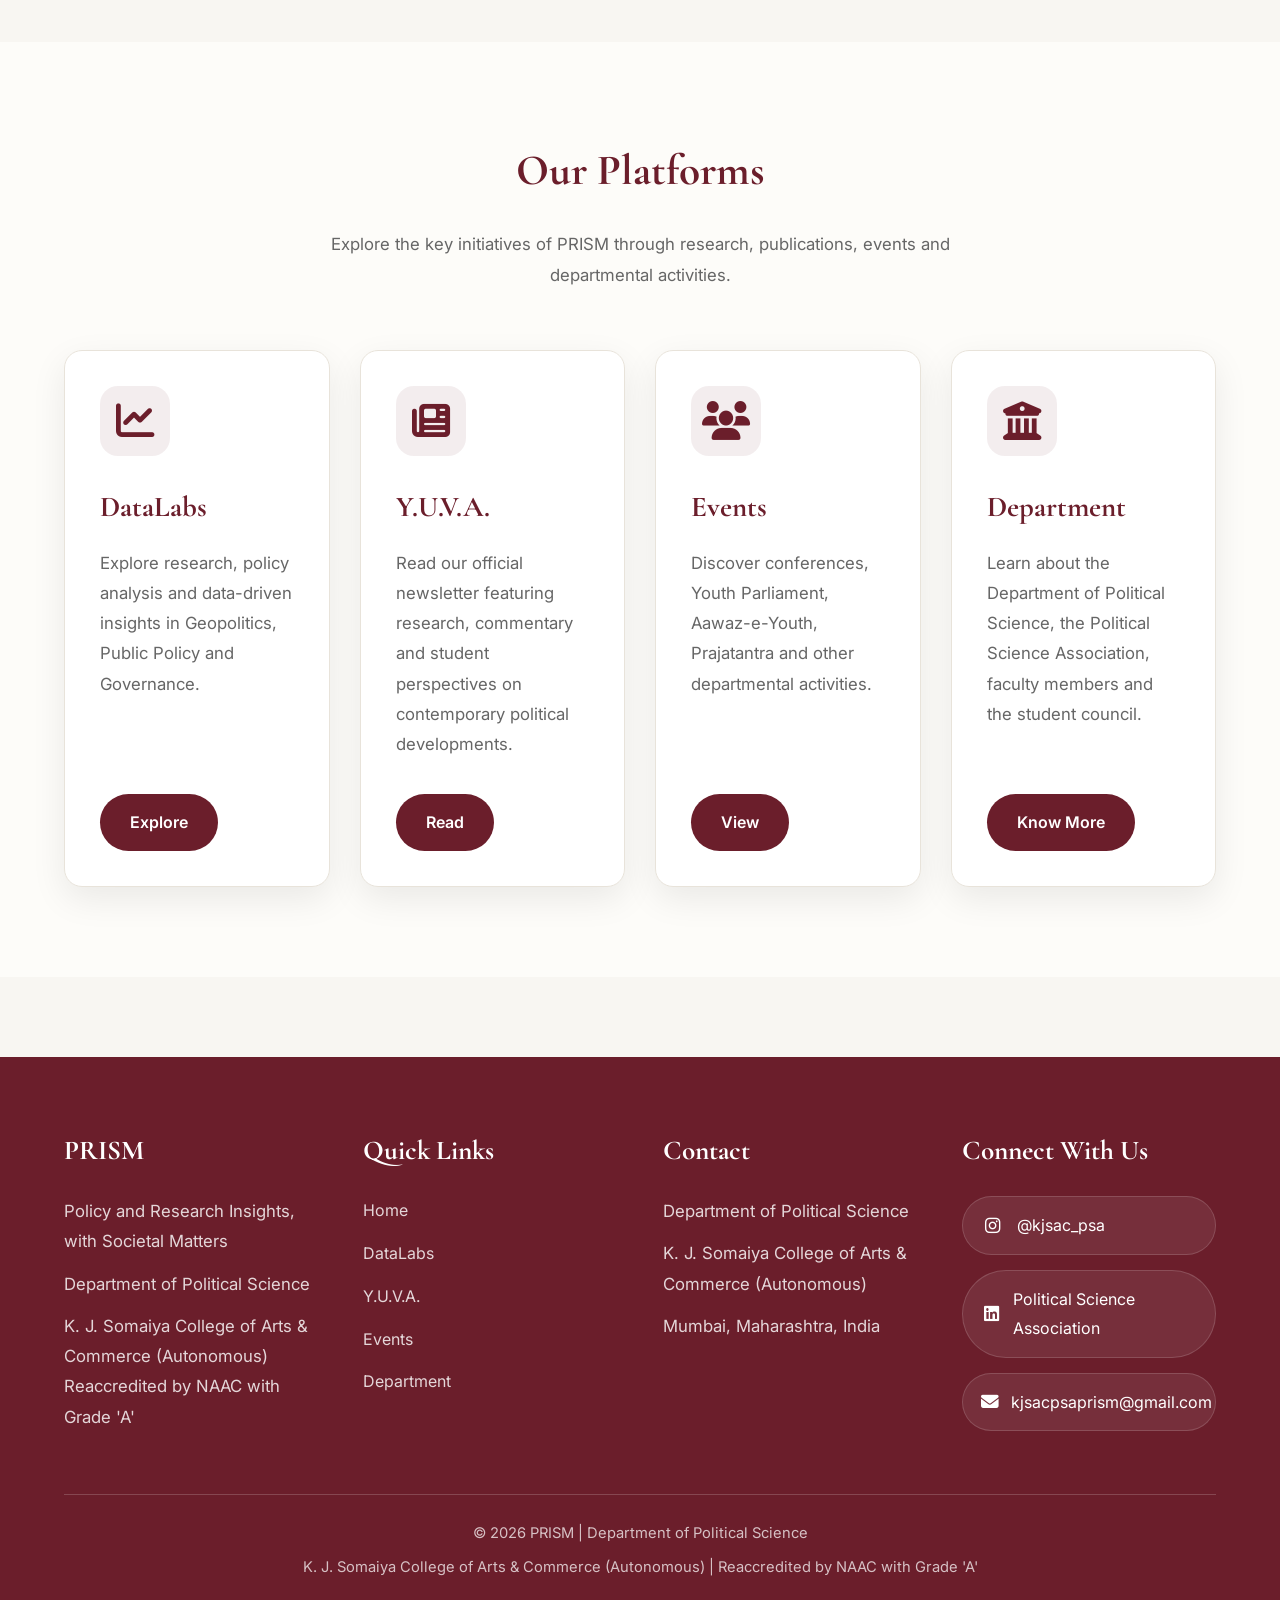
==== commit 2409a3b1: "Update index.html" ====
--- a/index.html
+++ b/index.html
@@ -40,7 +40,7 @@
               <a href="../index.html" class="logo">
 
     <img
-        src="../images/logo.png"
+       src="../images/logo.png"
         alt="PRISM Logo"
         class="logo-image">
 
--- a/css/style.css
+++ b/css/style.css
@@ -211,30 +211,41 @@
 .logo{
 
     display:flex;
-
+    align-items:center;
+    gap:18px;
+    text-decoration:none;
+
+}
+
+.logo-image{
+
+    width:60px;
+    height:60px;
+    object-fit:contain;
+    display:block;
+    margin:0;
+
+}
+
+.logo-text{
+
+    display:flex;
     flex-direction:column;
-
-}
-
-.logo h1{
-
-    font-size:2rem;
-
-    color:var(--primary);
-
-    letter-spacing:2px;
-
-}
-
-.logo span{
-
-    margin-top:5px;
-
-    font-size:.80rem;
-
-    line-height:1.5;
-
-    color:var(--text-light);
+    justify-content:center;
+
+}
+
+.logo-text h1{
+
+    margin:0;
+    line-height:1;
+
+}
+
+.logo-text span{
+
+    margin-top:6px;
+    line-height:1.4;
 
 }
 
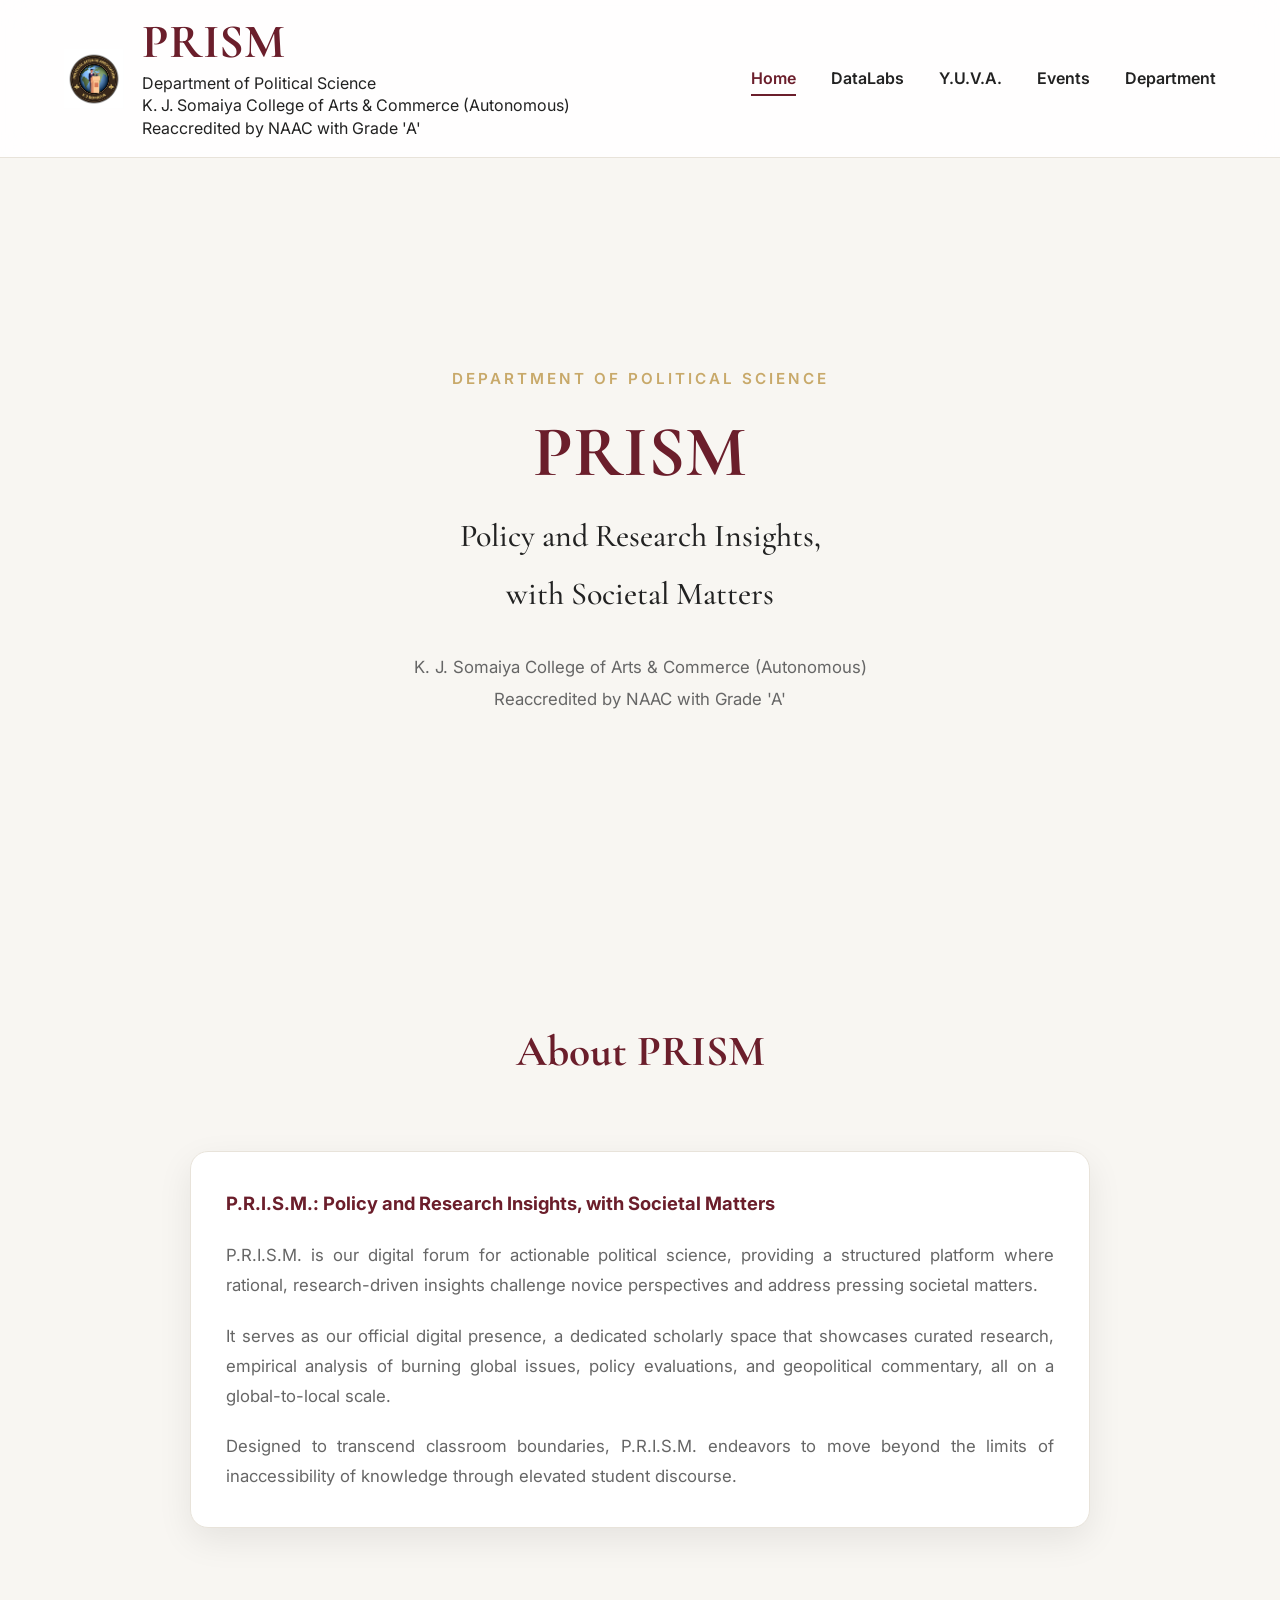
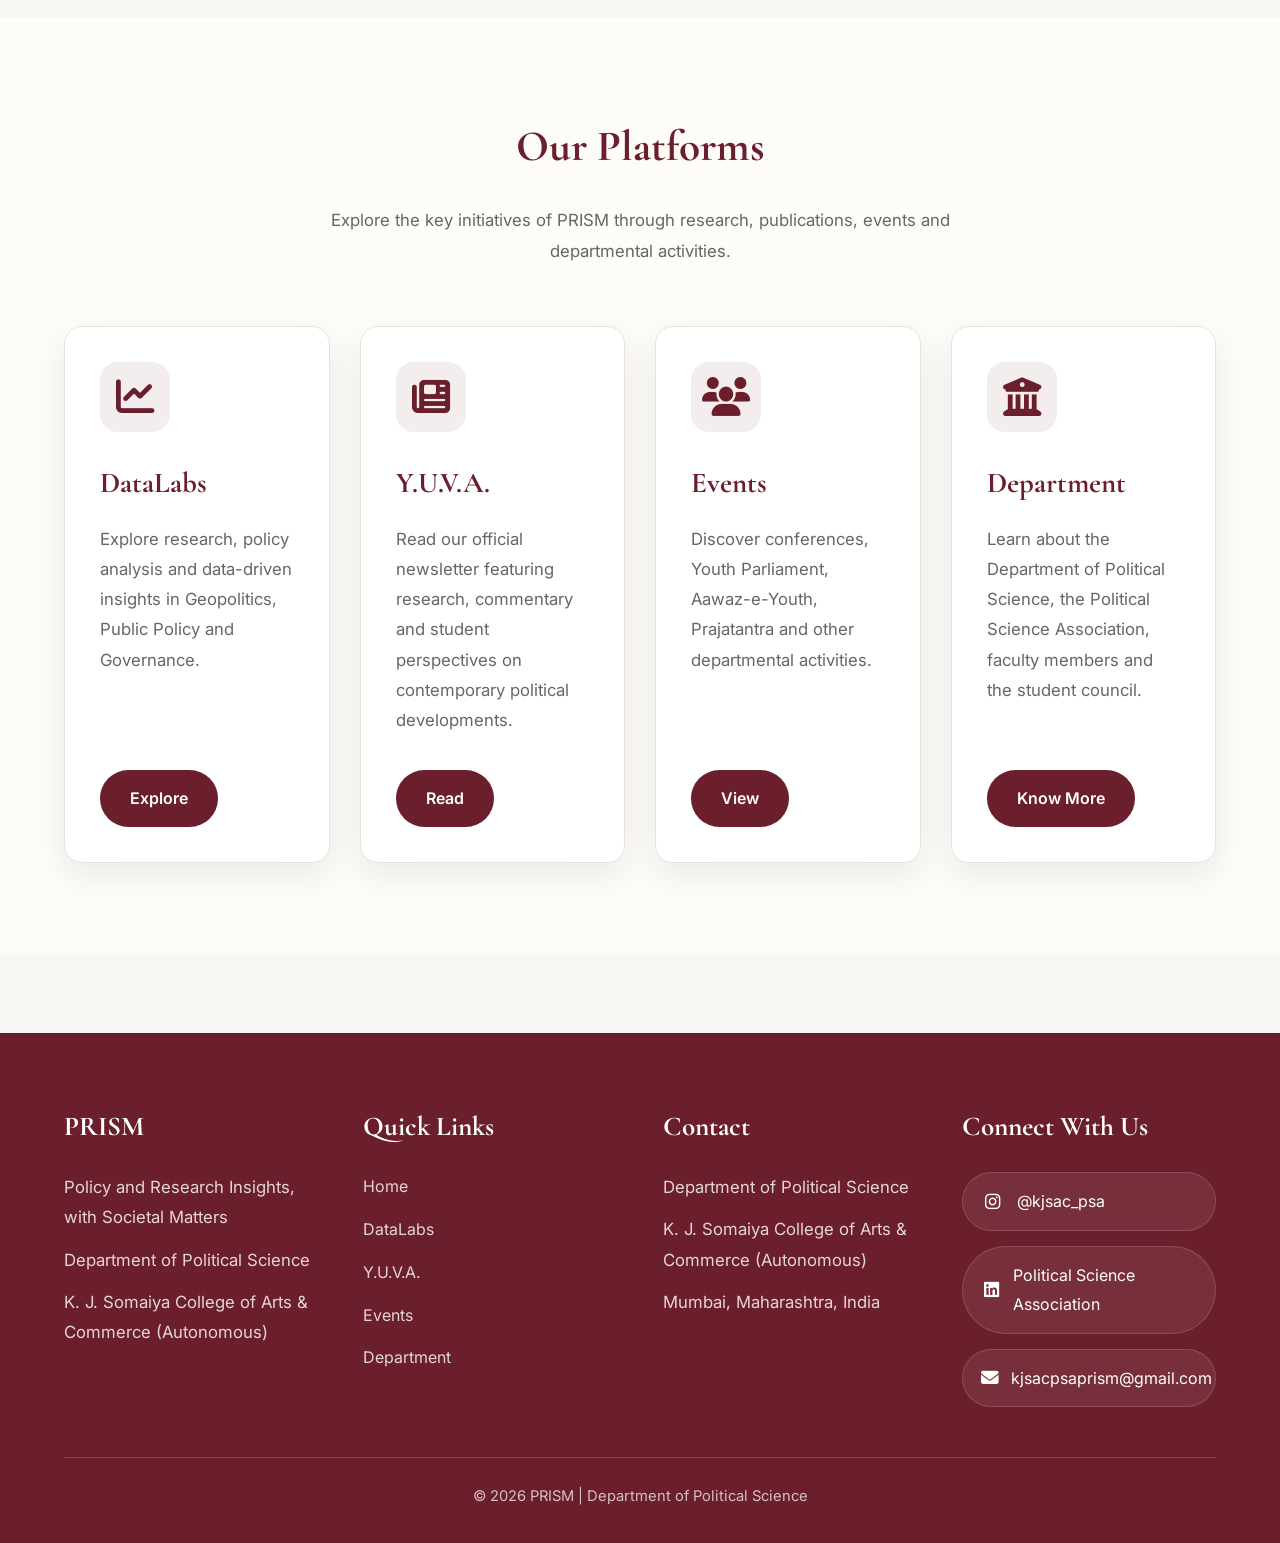
==== commit 09212070: "Update index.html" ====
--- a/index.html
+++ b/index.html
@@ -133,7 +133,7 @@
             <div class="about-card">
 
                 <p>
-                    <strong>P.R.I.S.M.: Political and Research Insights, with Societal Matters</strong>
+                    <strong>P.R.I.S.M.: Policy and Research Insights, with Societal Matters</strong>
                 </p>
 
                 <p>
@@ -293,8 +293,7 @@
                     </p>
 
                     <p>
-                        K. J. Somaiya College of Arts & Commerce (Autonomous)<br>
-                        Reaccredited by NAAC with Grade 'A'
+                        K. J. Somaiya College of Arts & Commerce (Autonomous)
                     </p>
 
                 </div>
@@ -381,11 +380,6 @@
                     © 2026 PRISM | Department of Political Science
                 </p>
 
-                <p>
-                    K. J. Somaiya College of Arts & Commerce (Autonomous) |
-                    Reaccredited by NAAC with Grade 'A'
-                </p>
-
             </div>
 
         </div>
--- a/css/style.css
+++ b/css/style.css
@@ -237,15 +237,27 @@
 
 .logo-text h1{
 
+    font-family:'Cormorant Garamond', serif;
+
+    font-size:3rem;
+
+    font-weight:700;
+
+    color:var(--primary);
+
     margin:0;
+
     line-height:1;
 
 }
 
 .logo-text span{
 
+    font-size:1rem;
+
+    line-height:1.4;
+
     margin-top:6px;
-    line-height:1.4;
 
 }
 
